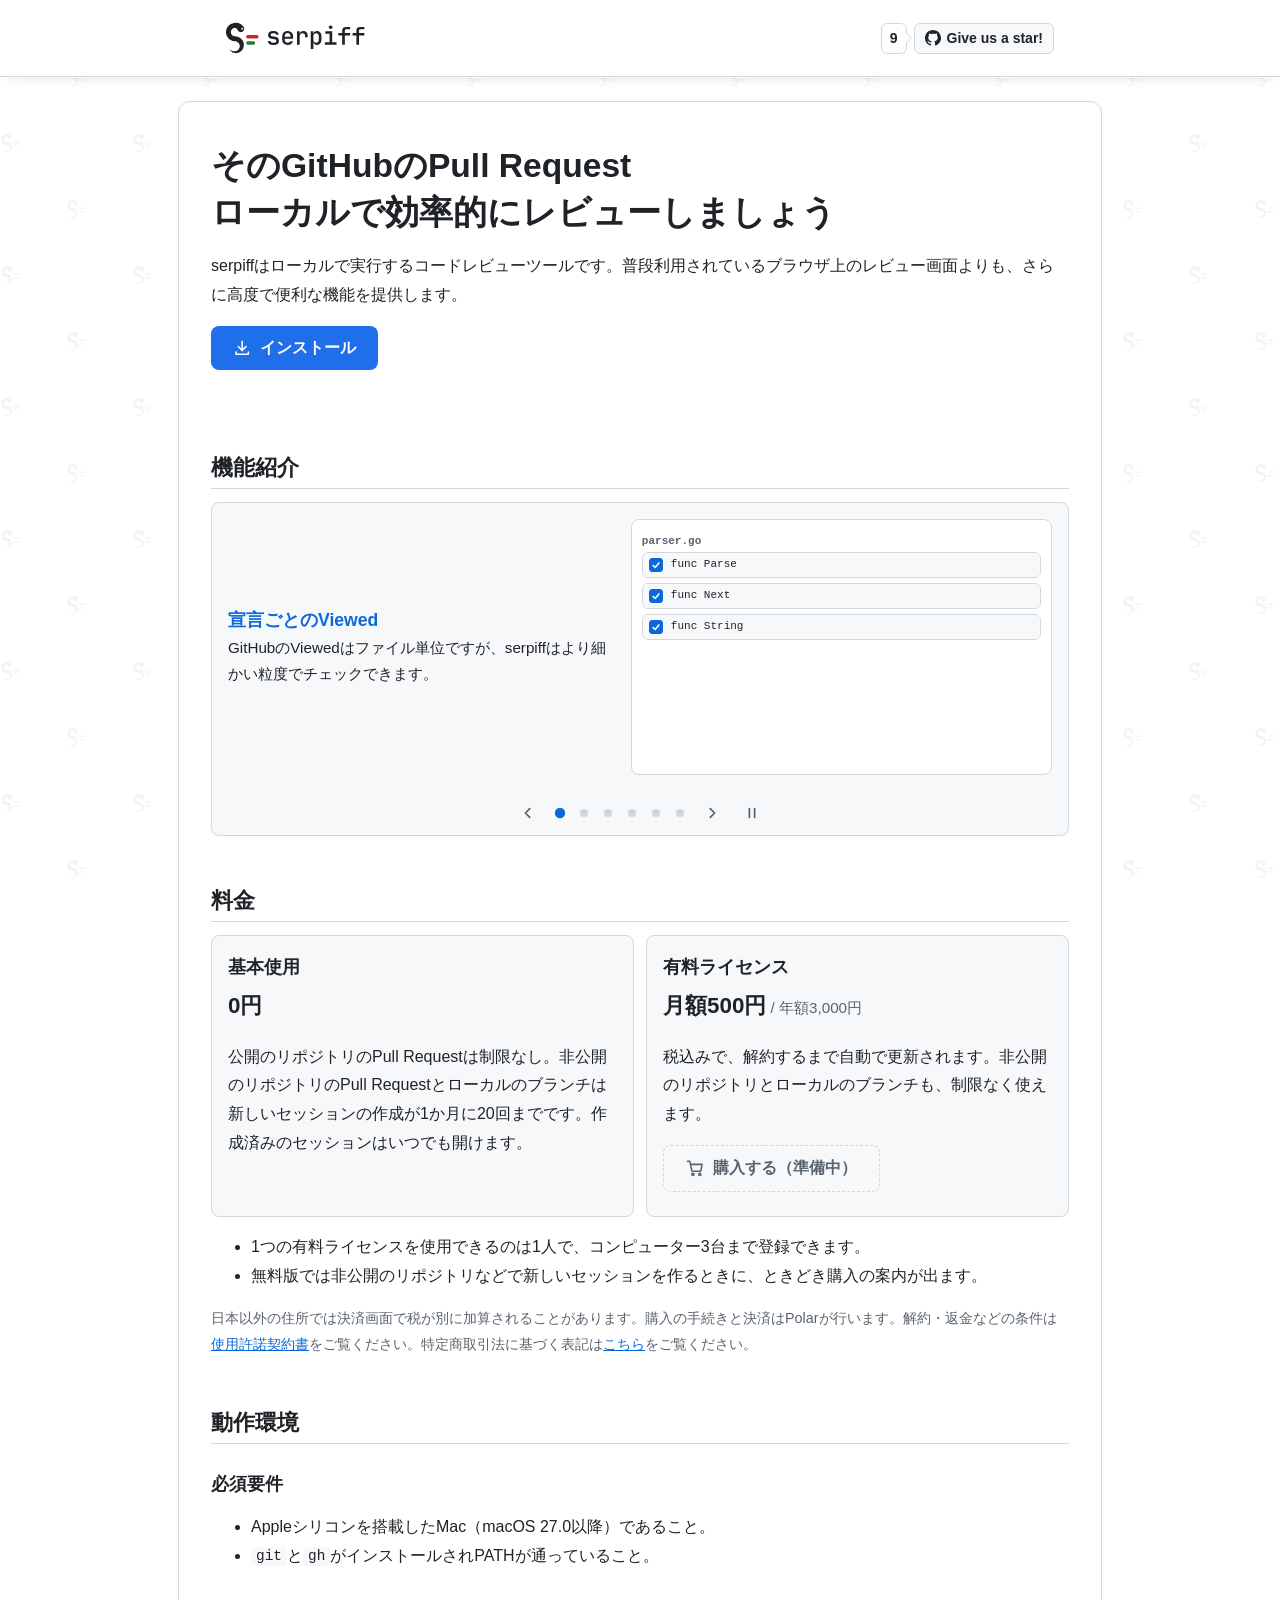
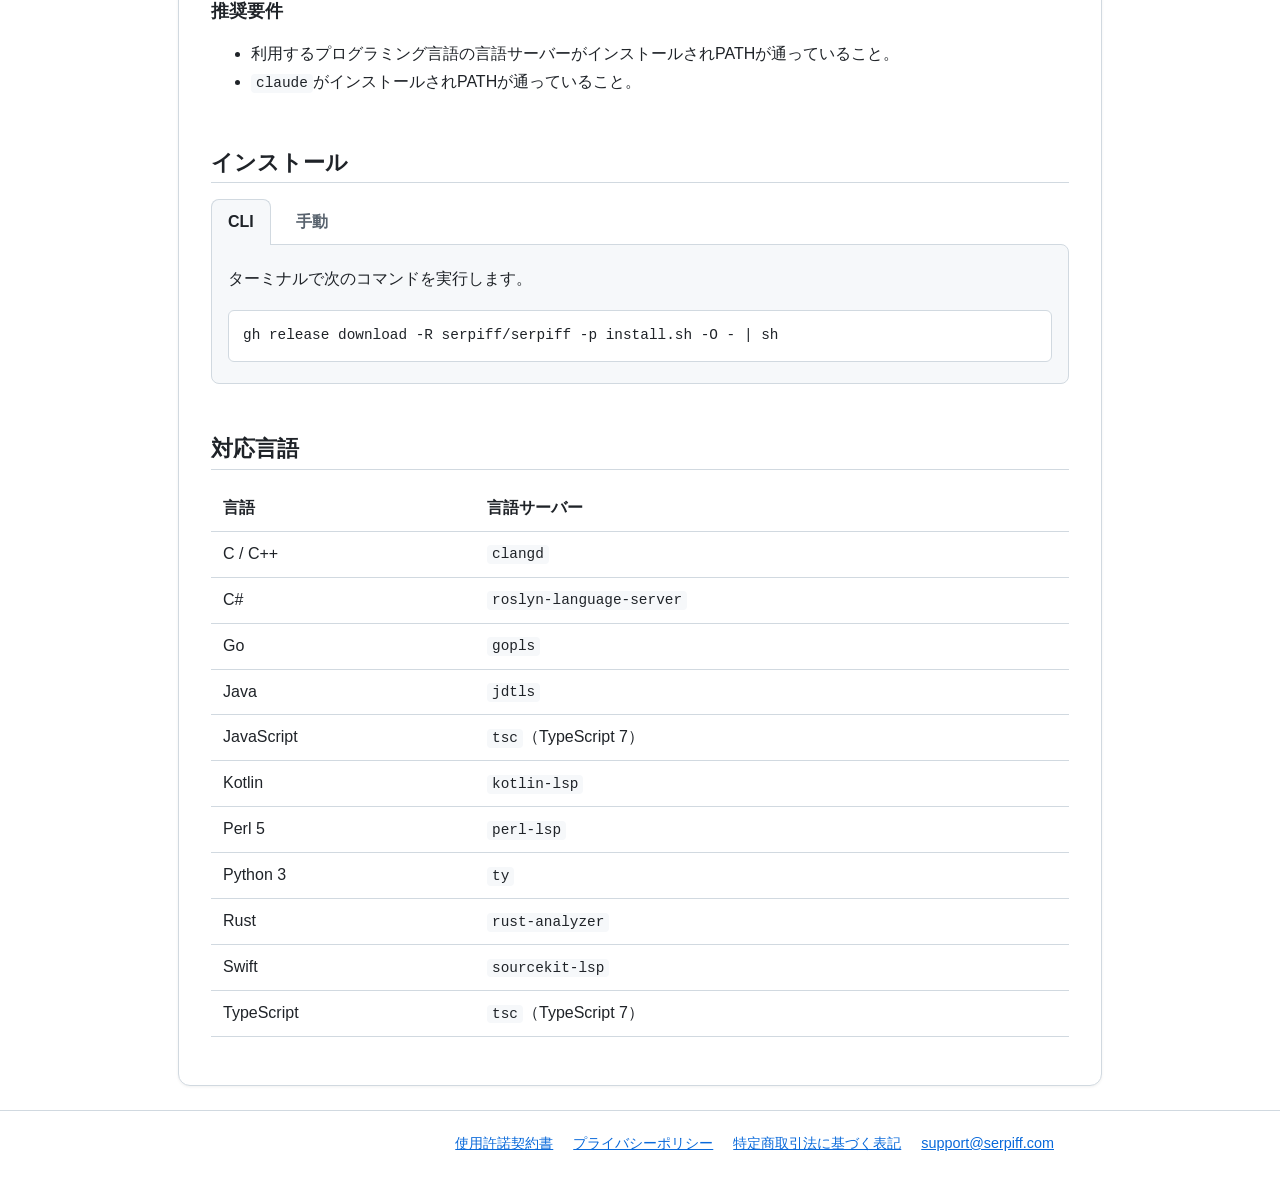
==== index.html @ 32cad49d "chore(site): publish the site (source c11571f)" ====
<!doctype html>
<html lang="ja">
<head>
<meta charset="utf-8">
<meta name="viewport" content="width=device-width, initial-scale=1">
<title>serpiff - Pull Requestを宣言ごとにレビューする</title>
<meta name="description" content="GitHubのPull Requestをローカルで効率的にレビューするためのツール。関数や型などの宣言ごとに読み進められます。">
<link rel="icon" type="image/png" href="/favicon.png">
<link rel="apple-touch-icon" href="/icon.png">
<link rel="stylesheet" href="/style.css">
</head>
<body>
<header class="site-header">
  <div class="wrap header-inner">
    <a class="brand" href="/"><picture><source media="(prefers-color-scheme: dark)" srcset="/wordmark-dark.svg"><img src="/wordmark-light.svg" alt="serpiff" width="140" height="32"></picture></a>
    <!-- Icon: Octicons mark-github (MIT License, Copyright (c) GitHub Inc.) -->
    <a class="star-link" href="https://github.com/serpiff/serpiff"><span class="star-count">9<span class="visually-hidden"> stars</span></span> <span class="star-btn"><svg aria-hidden="true" focusable="false" viewBox="0 0 16 16" width="16" height="16" fill="currentColor"><path d="M6.766 11.328c-2.063-.25-3.516-1.734-3.516-3.656 0-.781.281-1.625.75-2.188-.203-.515-.172-1.609.063-2.062.625-.078 1.468.25 1.968.703.594-.187 1.219-.281 1.985-.281.765 0 1.39.094 1.953.265.484-.437 1.344-.765 1.969-.687.218.422.25 1.515.046 2.047.5.593.766 1.39.766 2.203 0 1.922-1.453 3.375-3.547 3.64.531.344.89 1.094.89 1.954v1.625c0 .468.391.734.86.547C13.781 14.359 16 11.53 16 8.03 16 3.61 12.406 0 7.984 0 3.563 0 0 3.61 0 8.031a7.88 7.88 0 0 0 5.172 7.422c.422.156.828-.125.828-.547v-1.25c-.219.094-.5.156-.75.156-1.031 0-1.64-.562-2.078-1.609-.172-.422-.36-.672-.719-.719-.187-.015-.25-.093-.25-.187 0-.188.313-.328.625-.328.453 0 .844.281 1.25.86.313.452.64.655 1.031.655s.641-.14 1-.5c.266-.265.47-.5.657-.656"/></svg><span class="star-long">Give us a star!</span><span class="star-short">Star</span></span></a>
  </div>
</header>
<main class="wrap">
<section class="hero">
  <h1>そのGitHubのPull Request<br>ローカルで効率的にレビューしましょう</h1>
  <p>serpiffはローカルで実行するコードレビューツールです。普段利用されているブラウザ上のレビュー画面よりも、さらに高度で便利な機能を提供します。</p>
  <p><a class="button" href="/#install"><svg class="icon" viewBox="0 0 24 24" width="20" height="20" fill="none" stroke="currentColor" stroke-width="2" stroke-linecap="round" stroke-linejoin="round" aria-hidden="true" focusable="false"><path d="M12 3v12"/><path d="M7 10l5 5 5-5"/><path d="M4 17v3h16v-3"/></svg>インストール</a></p>
</section>

<section>
  <h2>機能紹介</h2>
  <div class="carousel">
    <ul class="features">
      <li class="slide"><div class="slide-text"><strong>宣言ごとのViewed</strong>GitHubのViewedはファイル単位ですが、serpiffはより細かい粒度でチェックできます。</div>
      <div class="mock m-viewed" aria-hidden="true">
        <div class="m-file">parser.go</div>
        <div class="m-decl d1"><div class="m-head"><span class="m-check"><svg viewBox="0 0 12 12" aria-hidden="true" focusable="false"><path d="M2.5 6.5l2.5 2.5 4.5-5.5" fill="none" stroke="currentColor" stroke-width="1.8" stroke-linecap="round" stroke-linejoin="round"/></svg></span><span>func Parse</span></div><div class="m-fold"><div class="m-fold-in"><div class="m-lines"><div class="m-line add"><span class="m-t">+ tok := lex(b)</span></div><div class="m-line add"><span class="m-t">+ return build(tok)</span></div></div></div></div></div>
        <div class="m-decl d2"><div class="m-head"><span class="m-check"><svg viewBox="0 0 12 12" aria-hidden="true" focusable="false"><path d="M2.5 6.5l2.5 2.5 4.5-5.5" fill="none" stroke="currentColor" stroke-width="1.8" stroke-linecap="round" stroke-linejoin="round"/></svg></span><span>func Next</span></div><div class="m-fold"><div class="m-fold-in"><div class="m-lines"><div class="m-line add"><span class="m-t">+ p.pos++</span></div><div class="m-line add"><span class="m-t">+ return p.cur()</span></div></div></div></div></div>
        <div class="m-decl d3"><div class="m-head"><span class="m-check"><svg viewBox="0 0 12 12" aria-hidden="true" focusable="false"><path d="M2.5 6.5l2.5 2.5 4.5-5.5" fill="none" stroke="currentColor" stroke-width="1.8" stroke-linecap="round" stroke-linejoin="round"/></svg></span><span>func String</span></div><div class="m-fold"><div class="m-fold-in"><div class="m-lines"><div class="m-line add"><span class="m-t">+ s := p.text()</span></div><div class="m-line add"><span class="m-t">+ return trim(s)</span></div></div></div></div></div>
      </div></li>
      <li class="slide"><div class="slide-text"><strong>処理の流れを追いながらのレビュー</strong>呼び出している関数などの定義をその場で確認できます。</div>
      <div class="mock m-calls" aria-hidden="true">
        <div class="m-file">handler.go</div>
        <div class="m-line"><span class="m-t">  func Handle(r Req) {</span></div>
        <div class="m-line add target"><span class="m-t">+   t := <span class="m-tok t1">Parse<svg class="m-cursor c1" viewBox="0 0 16 16" aria-hidden="true" focusable="false"><path d="M2 1l11 6.2-4.8 1.3L6.2 13z"/></svg></span>(r.Body)</span></div>
        <div class="m-fold p1 is-open"><div class="m-fold-in"><div class="m-peek">
          <div class="m-peek-title">parse.go</div>
          <div class="m-line"><span class="m-t">func Parse(b []byte) Tree {</span></div>
          <div class="m-line"><span class="m-t">    tok := <span class="m-tok t2">Lex<svg class="m-cursor c2" viewBox="0 0 16 16" aria-hidden="true" focusable="false"><path d="M2 1l11 6.2-4.8 1.3L6.2 13z"/></svg></span>(b)</span></div>
          <div class="m-line"><span class="m-t">    return build(tok)</span></div>
          <div class="m-fold p2 is-open"><div class="m-fold-in"><div class="m-peek m-peek2">
            <div class="m-peek-title">lex.go</div>
            <div class="m-line"><span class="m-t">func Lex(b []byte) []Tok {</span></div>
            <div class="m-line"><span class="m-t">    return scan(b)</span></div>
          </div></div></div>
        </div></div></div>
        <div class="m-line add"><span class="m-t">+   return t</span></div>
        <div class="m-line"><span class="m-t">  }</span></div>
      </div></li>
      <li class="slide"><div class="slide-text"><strong>Markdownを描画したまま読む</strong>Markdownの差分を生のソースではなく描画した文書としてブロックごとに比べ、その場でコメントできます。</div>
      <div class="mock m-md" aria-hidden="true">
        <div class="m-row"><div class="m-blk h">使い方</div><div></div></div>
        <div class="m-row"><div class="m-blk">ツールを起動してPRを開きます。</div><div></div></div>
        <div class="m-row"><div class="m-blk r-del">設定は不要です。</div><div></div></div>
        <div class="m-row"><div class="m-blk r-add">設定ファイルに保存先を書きます。</div><div class="m-bubble">例を足して</div></div>
        <div class="m-row"><div class="m-blk">・手順を確かめる</div><div></div></div>
        <div class="m-row"><div class="m-blk r-item">・結果を共有する</div><div></div></div>
      </div></li>
      <li class="slide"><div class="slide-text"><strong>常に新しい差分だけを表示</strong>確認済みの内容に新規の変更が入ると、そこからの差分だけを表示します。</div>
      <div class="mock m-since" aria-hidden="true">
        <div class="m-decl"><div class="m-head"><span class="m-check"><svg viewBox="0 0 12 12" aria-hidden="true" focusable="false"><path d="M2.5 6.5l2.5 2.5 4.5-5.5" fill="none" stroke="currentColor" stroke-width="1.8" stroke-linecap="round" stroke-linejoin="round"/></svg></span><span>func Parse</span><span class="m-badge">前回から</span></div>
          <div class="m-lines">
            <div class="m-line"><span class="m-t">    if len(b) == 0 {</span></div>
            <div class="m-line"><span class="m-t">        return nil</span></div>
            <div class="m-line"><span class="m-t">    }</span></div>
            <div class="m-line l-del"><span class="m-t">-   n := count(b)</span></div>
            <div class="m-line l-add"><span class="m-t">+   n := countAll(b)</span></div>
          </div></div>
        <div class="m-decl m-plain"><div class="m-head"><span class="m-check m-static"><svg viewBox="0 0 12 12" aria-hidden="true" focusable="false"><path d="M2.5 6.5l2.5 2.5 4.5-5.5" fill="none" stroke="currentColor" stroke-width="1.8" stroke-linecap="round" stroke-linejoin="round"/></svg></span><span>func String</span></div></div>
      </div></li>
      <li class="slide"><div class="slide-text"><strong>Storybookを比較</strong>コンポーネントの見た目の変化をその場で確認できます。</div>
      <div class="mock m-story" aria-hidden="true">
        <div class="m-story-file"><span>Button.tsx</span><span class="m-toggle"><span class="m-tri">▶</span> Stories<svg class="m-cursor c3" viewBox="0 0 16 16" aria-hidden="true" focusable="false"><path d="M2 1l11 6.2-4.8 1.3L6.2 13z"/></svg></span></div>
        <div class="m-line del"><span class="m-t">-   radius: 4</span></div>
        <div class="m-line add"><span class="m-t">+   radius: 14</span></div>
        <div class="m-fold panel is-open"><div class="m-fold-in"><div class="m-panel">
          <div class="m-pv pv-base"><div class="m-pv-label">base</div><div class="m-pv-box"><span class="m-btn">Save</span></div></div>
          <div class="m-pv pv-head"><div class="m-pv-label">head</div><div class="m-pv-box"><span class="m-btn">Save</span></div></div>
        </div></div></div>
      </div></li>
      <li class="slide"><div class="slide-text"><strong>Claude Codeにレビューを任せる</strong>AIに差分をレビューさせ、コメントとして採用できます。</div>
      <div class="mock m-ai" aria-hidden="true">
        <div class="m-line"><span class="m-t">  n := count(b)</span></div>
        <div class="m-fold s1"><div class="m-fold-in"><div class="m-card"><span>ゼロ割りの恐れ</span><span class="m-btns"><span class="m-btn-s acc acc1">Accept</span><span class="m-btn-s">Deny</span></span></div></div></div>
        <div class="m-line"><span class="m-t">  return b[n]</span></div>
        <div class="m-fold s2"><div class="m-fold-in"><div class="m-card"><span>範囲を確かめて</span><span class="m-btns"><span class="m-btn-s acc">Accept</span><span class="m-btn-s den2">Deny</span></span></div></div></div>
        <div class="m-draft"><div class="m-draft-title">下書きのレビュー</div>
          <div class="m-fold draft-fold is-open"><div class="m-fold-in"><div class="m-draft-item">ゼロ割りの恐れ</div></div></div>
        </div>
      </div></li>
    </ul>
    <div class="dots" aria-hidden="true"><span></span><span></span><span></span><span></span><span></span><span></span></div>
  </div>
</section>

<section id="pricing">
  <h2>料金</h2>
  <div class="plans">
    <div class="plan">
      <h3>基本使用</h3>
      <p class="price">0円</p>
      <p>公開のリポジトリのPull Requestは制限なし。非公開のリポジトリのPull Requestとローカルのブランチは新しいセッションの作成が1か月に20回までです。作成済みのセッションはいつでも開けます。</p>
    </div>
    <div class="plan">
      <h3>有料ライセンス</h3>
      <p class="price">月額500円<span> / 年額3,000円</span></p>
      <p>税込みで、解約するまで自動で更新されます。非公開のリポジトリとローカルのブランチも、制限なく使えます。</p>
      <p><span class="button disabled" aria-disabled="true"><svg class="icon" viewBox="0 0 24 24" width="20" height="20" fill="none" stroke="currentColor" stroke-width="2" stroke-linecap="round" stroke-linejoin="round" aria-hidden="true" focusable="false"><path d="M2 3h3l2.6 12.2a1 1 0 0 0 1 .8h9.8a1 1 0 0 0 1-.8L21 7H6"/><circle cx="9" cy="20" r="1.5"/><circle cx="18" cy="20" r="1.5"/></svg>購入する（準備中）</span></p>
    </div>
  </div>
  <ul>
    <li>1つの有料ライセンスを使用できるのは1人で、コンピューター3台まで登録できます。</li>
    <li>無料版では非公開のリポジトリなどで新しいセッションを作るときに、ときどき購入の案内が出ます。</li>
  </ul>
  <p class="note">日本以外の住所では決済画面で税が別に加算されることがあります。購入の手続きと決済はPolarが行います。解約・返金などの条件は<a href="/legal/eula">使用許諾契約書</a>をご覧ください。特定商取引法に基づく表記は<a href="/legal/tokushoho">こちら</a>をご覧ください。</p>
</section>

<section>
  <h2>動作環境</h2>
  <h3>必須要件</h3>
  <ul>
    <li>Appleシリコンを搭載したMac（macOS 27.0以降）であること。</li>
    <li><code>git</code>と<code>gh</code>がインストールされPATHが通っていること。</li>
  </ul>
  <h3>推奨要件</h3>
  <ul>
    <li>利用するプログラミング言語の言語サーバーがインストールされPATHが通っていること。</li>
    <li><code>claude</code>がインストールされPATHが通っていること。</li>
  </ul>
</section>

<section id="install">
  <h2>インストール</h2>
  <div class="tabs" role="radiogroup" aria-label="インストールの方法">
    <input type="radio" name="install" id="tab-oneliner" checked>
    <label for="tab-oneliner">CLI</label>
    <input type="radio" name="install" id="tab-manual">
    <label for="tab-manual">手動</label>

    <div class="tab-panel" id="panel-oneliner">
      <p>ターミナルで次のコマンドを実行します。</p>
      <pre><code>gh release download -R serpiff/serpiff -p install.sh -O - | sh</code></pre>
    </div>

    <div class="tab-panel" id="panel-manual">
      <p>ダウンロードした.dmgを開き、<code>serpiff.app</code>を<code>Applications</code>にドラッグします。</p>
      <p><a class="button" href="https://github.com/serpiff/serpiff/releases/latest/download/serpiff_aarch64.dmg"><svg class="icon" viewBox="0 0 24 24" width="20" height="20" fill="none" stroke="currentColor" stroke-width="2" stroke-linecap="round" stroke-linejoin="round" aria-hidden="true" focusable="false"><path d="M12 3v12"/><path d="M7 10l5 5 5-5"/><path d="M4 17v3h16v-3"/></svg>dmgをダウンロード</a></p>
      <p>serpiffはAppleの公証を受けていないため、初回は起動に失敗するので、以下の手順に従ってください。（手順や文言はmacOSのバージョンにより異なる可能性があります。）</p>
      <ol>
        <li>起動に失敗して警告が出るので閉じる。</li>
        <li>「システム設定」→「プライバシーとセキュリティ」を開き、「"serpiff"はMacを保護するためにブロックされました」の「このまま開く」をクリック。（このボタンは起動を試してから約1時間しか出ないため、出ていなければ再度起動した後にお試しください。）</li>
        <li>確認のダイアログでもう一度「このまま開く」をクリックし、管理者のパスワードを入力。</li>
      </ol>
    </div>
  </div>
</section>

<section id="languages">
  <h2>対応言語</h2>
  <table class="langs">
    <thead>
      <tr><th>言語</th><th>言語サーバー</th></tr>
    </thead>
    <tbody>
      <tr><td>C / C++</td><td><code>clangd</code></td></tr>
      <tr><td>C#</td><td><code>roslyn-language-server</code></td></tr>
      <tr><td>Go</td><td><code>gopls</code></td></tr>
      <tr><td>Java</td><td><code>jdtls</code></td></tr>
      <tr><td>JavaScript</td><td><code>tsc</code>（TypeScript 7）</td></tr>
      <tr><td>Kotlin</td><td><code>kotlin-lsp</code></td></tr>
      <tr><td>Perl 5</td><td><code>perl-lsp</code></td></tr>
      <tr><td>Python 3</td><td><code>ty</code></td></tr>
      <tr><td>Rust</td><td><code>rust-analyzer</code></td></tr>
      <tr><td>Swift</td><td><code>sourcekit-lsp</code></td></tr>
      <tr><td>TypeScript</td><td><code>tsc</code>（TypeScript 7）</td></tr>
    </tbody>
  </table>
</section>

<script src="/carousel.js" defer></script>

</main>
<footer class="site-footer">
  <div class="wrap">
    <ul>
      <li><a href="/legal/eula">使用許諾契約書</a></li>
      <li><a href="/legal/privacy">プライバシーポリシー</a></li>
      <li><a href="/legal/tokushoho">特定商取引法に基づく表記</a></li>
      <li><a href="mailto:support@serpiff.com">support@serpiff.com</a></li>
    </ul>
  </div>
</footer>
</body>
</html>
---- style.css ----
:root {
  --bg: #ffffff;
  --fg: #1f2328;
  --muted: #59636e;
  --border: #d1d9e0;
  --surface: #f6f8fa;
  --accent: #0969da;
  --button-bg: #1f6feb;
  --button-fg: #ffffff;
  --add-bg: #dafbe1;
  --add-fg: #1a7f37;
  --del-bg: #ffebe9;
  --del-fg: #cf222e;
  --warn: #9a6700;
  --hl: #ddf4ff;
  --purple: #8250df;
  --purple-bg: #fbefff;
  color-scheme: light dark;
}
@media (prefers-color-scheme: dark) {
  :root {
    --bg: #0d1117;
    --fg: #e6edf3;
    --muted: #9198a1;
    --border: #3d444d;
    --surface: #151b23;
    --accent: #4493f8;
    --button-bg: #2f81f7;
    --button-fg: #ffffff;
    --add-bg: #12261e;
    --add-fg: #3fb950;
    --del-bg: #2d1517;
    --del-fg: #f85149;
    --warn: #d29922;
    --hl: #16304f;
    --purple: #a371f7;
    --purple-bg: #271a3f;
  }
}
* { box-sizing: border-box; }
html { -webkit-text-size-adjust: 100%; }
body {
  margin: 0;
  background: var(--bg);
  color: var(--fg);
  font-family: -apple-system, BlinkMacSystemFont, "Hiragino Sans", "Hiragino Kaku Gothic ProN", "Yu Gothic", "Segoe UI", Roboto, sans-serif;
  line-height: 1.8;
  overflow-wrap: anywhere;
}
a { color: var(--accent); }
code { font-family: ui-monospace, SFMono-Regular, Menlo, Consolas, monospace; font-size: 0.9em; background: var(--surface); padding: 0.1em 0.35em; border-radius: 4px; }
.wrap { max-width: 860px; margin: 0 auto; padding: 0 16px; }
.site-header { border-bottom: 1px solid var(--border); box-shadow: 0 1px 0 var(--surface), 0 6px 14px -10px rgba(0, 0, 0, 0.25); }
.header-inner { display: flex; align-items: center; justify-content: space-between; gap: 12px; min-height: 76px; padding-top: 12px; padding-bottom: 12px; }
.brand { display: inline-flex; align-items: center; line-height: 0; text-decoration: none; }
.brand img { display: block; height: 32px; width: auto; }
.star-link { flex: none; display: inline-flex; align-items: center; color: var(--fg); font-size: 0.875rem; font-weight: 600; line-height: 1.5; white-space: nowrap; text-decoration: none; }
.star-btn { display: inline-flex; align-items: center; gap: 6px; padding: 4px 10px; border: 1px solid var(--border); border-radius: 6px; background: var(--surface); }
.star-count { position: relative; margin-right: 7px; padding: 4px 8px; border: 1px solid var(--border); border-radius: 6px; background: var(--bg); }
.star-count::before, .star-count::after { content: ""; position: absolute; top: 50%; left: 100%; width: 0; height: 0; border: solid transparent; pointer-events: none; }
.star-count::before { margin-top: -6px; border-width: 6px; border-left-color: var(--border); }
.star-count::after { margin-top: -5px; border-width: 5px; border-left-color: var(--bg); }
.star-link:hover .star-btn, .star-link:hover .star-count { border-color: var(--muted); }
.star-link:hover .star-count::before { border-left-color: var(--muted); }
.star-link:focus-visible { outline: 2px solid var(--accent); outline-offset: 2px; border-radius: 6px; }
.star-btn svg { flex: none; display: block; width: 16px; height: 16px; }
.visually-hidden { position: absolute; width: 1px; height: 1px; padding: 0; margin: -1px; overflow: hidden; clip: rect(0, 0, 0, 0); white-space: nowrap; border: 0; }
.star-short { display: none; }
@media (max-width: 400px) { .star-long { display: none; } .star-short { display: inline; } }
.button { display: inline-flex; align-items: center; gap: 0.5em; padding: 0.7em 1.4em; border-radius: 8px; background: var(--button-bg); color: var(--button-fg); font-weight: 600; text-decoration: none; text-align: center; line-height: 1.4; }
.button .icon { flex: none; width: 1.15em; height: 1.15em; }
.button.disabled { background: var(--surface); color: var(--muted); border: 1px dashed var(--border); cursor: not-allowed; }
.hero { padding: 40px 0 16px; }
.hero h1 { font-size: clamp(1.5rem, 5vw, 2.1rem); line-height: 1.4; margin: 0 0 16px; }
h2 { font-size: 1.4rem; margin: 2.2em 0 0.6em; padding-bottom: 0.2em; border-bottom: 1px solid var(--border); line-height: 1.4; }
h3 { font-size: 1.1rem; margin: 1.6em 0 0.4em; line-height: 1.4; }
.note { color: var(--muted); font-size: 0.9rem; }
.plans { display: grid; grid-template-columns: repeat(auto-fit, minmax(240px, 1fr)); gap: 12px; }
.plan { background: var(--surface); border: 1px solid var(--border); border-radius: 8px; padding: 4px 16px 8px; }
.plan h3 { margin-top: 0.8em; }
.price { font-size: 1.4rem; font-weight: 700; margin: 0; }
.price span { font-size: 0.95rem; font-weight: 400; color: var(--muted); }
.site-footer { margin-top: 24px; border-top: 1px solid var(--border); padding: 20px 0 32px; background: var(--bg); font-size: 0.9rem; }
.site-footer ul { list-style: none; margin: 0; padding: 0; display: flex; flex-wrap: wrap; justify-content: flex-end; gap: 4px 20px; }
.doc { padding: 24px 0 0; }
.doc h1 { font-size: 1.7rem; line-height: 1.4; }
.langs { border-collapse: collapse; width: 100%; margin: 1em 0; }
.langs th, .langs td { border-bottom: 1px solid var(--border); padding: 8px 12px; text-align: left; }
.doc table { border-collapse: collapse; width: 100%; margin: 1em 0; }
.doc th, .doc td { border: 1px solid var(--border); padding: 8px 12px; text-align: left; vertical-align: top; }
.doc th { background: var(--surface); }
.doc ul { list-style: none; padding-left: 0; }
.doc ul > li { padding-left: 2em; text-indent: -2em; }
.doc li > ul { padding-left: 1.4em; }
.doc blockquote { margin: 1em 0; padding: 0 1em; border-left: 4px solid var(--border); color: var(--muted); }
@media (max-width: 640px) {
  .doc table, .doc tbody, .doc tr, .doc td, .doc th { display: block; width: 100%; }
  .doc thead { display: none; }
  .doc tr { border: 1px solid var(--border); border-radius: 6px; margin-bottom: 12px; overflow: hidden; }
  .doc td { border: 0; border-bottom: 1px solid var(--border); }
  .doc tr td:first-child { background: var(--surface); font-weight: 600; }
  .doc tr td:last-child { border-bottom: 0; }
}
.tabs { margin: 16px 0; }
.tabs > input[type="radio"] { position: absolute; opacity: 0; width: 1px; height: 1px; margin: 0; }
.tabs > label { display: inline-block; padding: 0.5em 1em; margin: 0 4px -1px 0; border: 1px solid transparent; border-bottom: 0; border-radius: 8px 8px 0 0; color: var(--muted); font-weight: 600; cursor: pointer; }
.tabs > input:checked + label { background: var(--surface); border-color: var(--border); color: var(--fg); }
.tabs > input:focus-visible + label { outline: 2px solid var(--accent); outline-offset: 2px; }
.tab-panel { border: 1px solid var(--border); border-radius: 0 8px 8px 8px; background: var(--surface); padding: 4px 16px 8px; }
.tab-panel pre { margin: 0 0 1em; padding: 12px 14px; overflow-x: auto; background: var(--bg); border: 1px solid var(--border); border-radius: 6px; }
.tab-panel pre code { background: none; padding: 0; white-space: pre; }
.tab-panel code { background: var(--bg); }
.tabs > input[type="radio"] ~ .tab-panel { display: none; }
#tab-oneliner:checked ~ #panel-oneliner, #tab-manual:checked ~ #panel-manual { display: block; }
@media (max-width: 640px) {
  .tabs > label { padding: 0.5em 0.7em; font-size: 0.95rem; }
}

/* 機能紹介のカルーセル（design.md §17）。
   既定（動きを減らす設定のとき）は 6 枚を縦に並べ、モックは動かさず最後の状態で止める。
   動きを減らさない設定のときだけ、下の @media で横に送るカルーセルにする。 */
.carousel { --mock-h: 240px; }
.features { list-style: none; padding: 0; margin: 0; display: grid; gap: 12px; }
.slide { display: grid; gap: 12px 20px; background: var(--surface); border: 1px solid var(--border); border-radius: 8px; padding: 16px; }
.slide-text { min-height: 0; overflow: hidden; font-size: 0.95rem; line-height: 1.7; align-self: center; }
.slide-text strong { display: block; margin-bottom: 2px; color: var(--accent); font-size: 1.1rem; font-weight: 700; line-height: 1.5; }
.dots { display: none; }
@media (min-width: 641px) {
  .carousel { --mock-h: 256px; }
  .slide { grid-template-columns: minmax(0, 1fr) minmax(0, 1.1fr); }
}
.mock { position: relative; height: var(--mock-h); overflow: hidden; padding: 10px; background: var(--bg); border: 1px solid var(--border); border-radius: 8px; font: 11px/17px ui-monospace, SFMono-Regular, Menlo, Consolas, monospace; color: var(--fg); text-align: left; }
.m-file { height: 22px; line-height: 22px; color: var(--muted); font-weight: 600; }
.m-line { display: flex; justify-content: space-between; height: 17px; padding: 0 6px; border-radius: 3px; white-space: pre; overflow: hidden; }
.m-line.add { background: var(--add-bg); color: var(--add-fg); }
.m-line.del { background: var(--del-bg); color: var(--del-fg); }
.m-fold { display: grid; grid-template-rows: 0fr; }
.m-fold.is-open { grid-template-rows: 1fr; }
.m-fold-in { min-height: 0; overflow: hidden; }
.m-check { flex: none; display: grid; place-items: center; width: 14px; height: 14px; border: 1.5px solid var(--accent); border-radius: 3px; background: var(--accent); color: var(--bg); }
.m-check svg { display: block; width: 10px; height: 10px; }
.m-cursor { position: absolute; left: 1.5ch; top: 8px; width: 14px; height: 14px; opacity: 0; pointer-events: none; z-index: 2; transform-origin: 0 0; }
.m-cursor path { fill: var(--fg); stroke: var(--bg); stroke-width: 1; }
/* 1 Viewed */
.m-decl { margin-bottom: 5px; border: 1px solid var(--border); border-radius: 6px; overflow: hidden; }
.m-head { display: flex; align-items: center; gap: 8px; height: 24px; padding: 0 6px; background: var(--surface); }
.m-lines { padding: 3px 0; }
/* 2 呼び出し先 */
.m-tok { position: relative; border-radius: 3px; background: var(--hl); }
.m-peek { margin: 3px 0 4px 14px; border: 1px solid var(--accent); border-radius: 6px; background: var(--surface); padding: 3px 0; }
.m-peek-title { height: 15px; padding: 0 6px; font-size: 10px; line-height: 15px; color: var(--muted); }
.m-peek2 { margin: 2px 6px 3px; background: var(--bg); }
/* 3 Markdown */
.m-md { font: 12px/1.5 -apple-system, BlinkMacSystemFont, "Hiragino Sans", "Hiragino Kaku Gothic ProN", "Yu Gothic", "Segoe UI", Roboto, sans-serif; }
.m-row { display: grid; grid-template-columns: minmax(0, 1fr) 78px; gap: 8px; align-items: center; margin-bottom: 3px; }
.m-blk { padding: 2px 8px; border-left: 3px solid transparent; border-radius: 4px; }
.m-blk.h { font-size: 15px; font-weight: 700; line-height: 1.4; }
.m-blk.r-del { background: var(--del-bg); border-color: var(--del-fg); color: var(--muted); text-decoration: line-through; }
.m-blk.r-add, .m-blk.r-item { background: var(--add-bg); border-color: var(--add-fg); }
.m-bubble { padding: 1px 6px; border: 1px solid var(--border); border-radius: 8px; background: var(--surface); font-size: 11px; line-height: 1.5; }
/* 4 前回から */
.m-since .m-check { background: var(--warn); border-color: var(--warn); }
.m-since .m-check.m-static { background: var(--accent); border-color: var(--accent); }
.m-badge { margin-left: auto; padding: 0 7px; border-radius: 9px; background: var(--warn); color: var(--bg); font-size: 10px; font-weight: 600; line-height: 16px; }
.m-since .m-t { opacity: 1; }
.m-since .l-del { background: var(--del-bg); color: var(--del-fg); }
.m-since .l-add { background: var(--add-bg); color: var(--add-fg); }
/* 5 Storybook */
.m-story-file { display: flex; align-items: center; justify-content: space-between; height: 26px; color: var(--muted); font-weight: 600; }
.m-toggle { position: relative; height: 20px; padding: 0 8px; border: 1px solid var(--accent); border-radius: 10px; background: var(--hl); color: var(--accent); font-size: 10px; line-height: 18px; }
.m-tri { display: inline-block; transform: rotate(90deg); }
.m-panel { display: grid; grid-template-columns: 1fr 1fr; gap: 8px; margin-top: 5px; padding: 6px 8px; border: 1px solid var(--border); border-radius: 6px; background: var(--surface); }
.m-pv { text-align: center; }
.m-pv-label { font-size: 10px; line-height: 15px; color: var(--muted); }
.m-pv-box { display: grid; place-items: center; height: 72px; border: 1px solid var(--border); border-radius: 4px; background: var(--bg); }
.m-btn { padding: 4px 14px; border-radius: 3px; background: var(--accent); color: var(--bg); font-weight: 600; }
.pv-head .m-btn { border-radius: 12px; background: var(--add-fg); }
.pv-head .m-pv-box { box-shadow: 0 0 0 2px var(--warn); }
/* 6 Claude Code */
.m-ai { font-family: ui-monospace, SFMono-Regular, Menlo, Consolas, monospace; }
.m-card { display: flex; align-items: center; justify-content: space-between; gap: 6px; margin: 3px 0 4px 14px; padding: 4px 8px; border: 1px solid var(--purple); border-left-width: 3px; border-radius: 5px; background: var(--purple-bg); font: 12px/1.5 -apple-system, BlinkMacSystemFont, "Hiragino Sans", "Hiragino Kaku Gothic ProN", "Yu Gothic", "Segoe UI", Roboto, sans-serif; }
.m-btns { display: flex; flex: none; gap: 4px; }
.m-btn-s { padding: 0 7px; border: 1px solid var(--border); border-radius: 4px; background: var(--bg); font: 600 10px/16px ui-monospace, SFMono-Regular, Menlo, Consolas, monospace; }
.m-btn-s.acc { border-color: var(--purple); background: var(--purple); color: var(--bg); }
.m-draft { margin-top: 6px; padding: 3px 8px 4px; border: 1px dashed var(--purple); border-radius: 6px; }
.m-draft-title { font: 10px/16px -apple-system, BlinkMacSystemFont, "Hiragino Sans", "Hiragino Kaku Gothic ProN", "Yu Gothic", "Segoe UI", Roboto, sans-serif; color: var(--muted); }
.m-draft-item { padding: 1px 6px; border-left: 3px solid var(--purple); background: var(--purple-bg); font: 12px/1.5 -apple-system, BlinkMacSystemFont, "Hiragino Sans", "Hiragino Kaku Gothic ProN", "Yu Gothic", "Segoe UI", Roboto, sans-serif; }
.dots > span { flex: none; width: 8px; height: 8px; border-radius: 50%; background: var(--border); }

@media (prefers-reduced-motion: no-preference) {
  .carousel { --text-h: 7.5rem; --slide-h: calc(var(--text-h) + var(--mock-h) + 44px); overflow: hidden; border: 1px solid var(--border); border-radius: 8px; background: var(--surface); }
  .features { display: flex; gap: 0; width: 600%; }
  .slide { flex: 0 0 calc(100% / 6); width: calc(100% / 6); height: var(--slide-h); border: 0; border-radius: 0; background: none; grid-template-rows: var(--text-h) var(--mock-h); align-content: start; }
  .slide-text { align-self: start; }
  .dots { display: flex; justify-content: center; align-items: center; gap: 8px; height: 44px; }
}
@media (prefers-reduced-motion: no-preference) and (min-width: 641px) {
  .carousel { --slide-h: calc(var(--mock-h) + 32px); }
  .slide { grid-template-rows: none; align-items: center; align-content: center; }
  .slide-text { align-self: center; }
}
@media (prefers-reduced-motion: no-preference) and (max-width: 400px) {
  .carousel { --text-h: 10.5rem; }
}
@media (prefers-reduced-motion: no-preference) {
@keyframes track {
  0% { transform: translateX(0) }
  14.912% { transform: translateX(0) }
  16.667% { transform: translateX(calc(-100% / 6 * 1)) }
  31.579% { transform: translateX(calc(-100% / 6 * 1)) }
  33.333% { transform: translateX(calc(-100% / 6 * 2)) }
  48.246% { transform: translateX(calc(-100% / 6 * 2)) }
  50% { transform: translateX(calc(-100% / 6 * 3)) }
  64.912% { transform: translateX(calc(-100% / 6 * 3)) }
  66.667% { transform: translateX(calc(-100% / 6 * 4)) }
  81.579% { transform: translateX(calc(-100% / 6 * 4)) }
  83.333% { transform: translateX(calc(-100% / 6 * 5)) }
  98.246% { transform: translateX(calc(-100% / 6 * 5)) }
  100% { transform: translateX(0) }
}
@keyframes dot {
  0% { background: var(--border); transform: scale(1) }
  0.877% { background: var(--border); transform: scale(1) }
  2.632% { background: var(--accent); transform: scale(1.3) }
  17.544% { background: var(--accent); transform: scale(1.3) }
  19.298% { background: var(--border); transform: scale(1) }
  100% { background: var(--border); transform: scale(1) }
}
@keyframes tickbox1 {
  0% { background: transparent; border-color: var(--muted) }
  5% { background: transparent; border-color: var(--muted) }
  5.789% { background: var(--accent); border-color: var(--accent) }
  100% { background: var(--accent); border-color: var(--accent) }
}
@keyframes ticksvg1 {
  0% { opacity: 0 }
  5% { opacity: 0 }
  5.789% { opacity: 1 }
  100% { opacity: 1 }
}
@keyframes fold1 {
  0% { grid-template-rows: 1fr }
  6.316% { grid-template-rows: 1fr }
  7.632% { grid-template-rows: 0fr }
  100% { grid-template-rows: 0fr }
}
@keyframes tickbox2 {
  0% { background: transparent; border-color: var(--muted) }
  8.684% { background: transparent; border-color: var(--muted) }
  9.474% { background: var(--accent); border-color: var(--accent) }
  100% { background: var(--accent); border-color: var(--accent) }
}
@keyframes ticksvg2 {
  0% { opacity: 0 }
  8.684% { opacity: 0 }
  9.474% { opacity: 1 }
  100% { opacity: 1 }
}
@keyframes fold2 {
  0% { grid-template-rows: 1fr }
  10% { grid-template-rows: 1fr }
  11.316% { grid-template-rows: 0fr }
  100% { grid-template-rows: 0fr }
}
@keyframes tickbox3 {
  0% { background: transparent; border-color: var(--muted) }
  12.368% { background: transparent; border-color: var(--muted) }
  13.158% { background: var(--accent); border-color: var(--accent) }
  100% { background: var(--accent); border-color: var(--accent) }
}
@keyframes ticksvg3 {
  0% { opacity: 0 }
  12.368% { opacity: 0 }
  13.158% { opacity: 1 }
  100% { opacity: 1 }
}
@keyframes fold3 {
  0% { grid-template-rows: 1fr }
  13.684% { grid-template-rows: 1fr }
  15% { grid-template-rows: 0fr }
  100% { grid-template-rows: 0fr }
}
@keyframes cur1 {
  0% { opacity: 0; transform: translate(70px, 34px) scale(1) }
  3.421% { opacity: 0; transform: translate(70px, 34px) scale(1) }
  3.684% { opacity: 1; transform: translate(70px, 34px) scale(1) }
  6.053% { opacity: 1; transform: translate(0, 0) scale(1) }
  6.368% { opacity: 1; transform: translate(0, 0) scale(0.75) }
  6.842% { opacity: 1; transform: translate(0, 0) scale(1) }
  7.895% { opacity: 1; transform: translate(0, 0) scale(1) }
  8.684% { opacity: 0; transform: translate(0, 0) scale(1) }
  100% { opacity: 0; transform: translate(0, 0) scale(1) }
}
@keyframes tok1 {
  0% { background: transparent }
  6.368% { background: transparent }
  6.842% { background: var(--hl) }
  100% { background: var(--hl) }
}
@keyframes peek1 {
  0% { grid-template-rows: 0fr }
  7.105% { grid-template-rows: 0fr }
  8.684% { grid-template-rows: 1fr }
  100% { grid-template-rows: 1fr }
}
@keyframes cur2 {
  0% { opacity: 0; transform: translate(60px, 28px) scale(1) }
  9.474% { opacity: 0; transform: translate(60px, 28px) scale(1) }
  9.737% { opacity: 1; transform: translate(60px, 28px) scale(1) }
  11.842% { opacity: 1; transform: translate(0, 0) scale(1) }
  12.158% { opacity: 1; transform: translate(0, 0) scale(0.75) }
  12.632% { opacity: 1; transform: translate(0, 0) scale(1) }
  13.684% { opacity: 1; transform: translate(0, 0) scale(1) }
  14.474% { opacity: 0; transform: translate(0, 0) scale(1) }
  100% { opacity: 0; transform: translate(0, 0) scale(1) }
}
@keyframes tok2 {
  0% { background: transparent }
  12.158% { background: transparent }
  12.632% { background: var(--hl) }
  100% { background: var(--hl) }
}
@keyframes peek2 {
  0% { grid-template-rows: 0fr }
  12.895% { grid-template-rows: 0fr }
  14.474% { grid-template-rows: 1fr }
  100% { grid-template-rows: 1fr }
}
@keyframes mddel {
  0% { background: transparent; border-color: transparent; color: var(--fg); text-decoration-line: none }
  4.474% { background: transparent; border-color: transparent; color: var(--fg); text-decoration-line: none }
  5.526% { background: var(--del-bg); border-color: var(--del-fg); color: var(--muted); text-decoration-line: line-through }
  100% { background: var(--del-bg); border-color: var(--del-fg); color: var(--muted); text-decoration-line: line-through }
}
@keyframes mdadd {
  0% { background: transparent; border-color: transparent }
  7.105% { background: transparent; border-color: transparent }
  8.158% { background: var(--add-bg); border-color: var(--add-fg) }
  100% { background: var(--add-bg); border-color: var(--add-fg) }
}
@keyframes mditem {
  0% { background: transparent; border-color: transparent }
  8.947% { background: transparent; border-color: transparent }
  10% { background: var(--add-bg); border-color: var(--add-fg) }
  100% { background: var(--add-bg); border-color: var(--add-fg) }
}
@keyframes bubble {
  0% { opacity: 0; transform: scale(0.6) }
  11.316% { opacity: 0; transform: scale(0.6) }
  12.632% { opacity: 1; transform: scale(1) }
  100% { opacity: 1; transform: scale(1) }
}
@keyframes badge {
  0% { opacity: 0; transform: scale(0.7) }
  4.474% { opacity: 0; transform: scale(0.7) }
  5.526% { opacity: 1; transform: scale(1) }
  100% { opacity: 1; transform: scale(1) }
}
@keyframes warnbox {
  0% { background: var(--accent); border-color: var(--accent) }
  4.474% { background: var(--accent); border-color: var(--accent) }
  5.526% { background: var(--warn); border-color: var(--warn) }
  100% { background: var(--warn); border-color: var(--warn) }
}
@keyframes ldel {
  0% { background: transparent; color: var(--fg) }
  10.263% { background: transparent; color: var(--fg) }
  11.316% { background: var(--del-bg); color: var(--del-fg) }
  100% { background: var(--del-bg); color: var(--del-fg) }
}
@keyframes ladd {
  0% { background: transparent; color: var(--fg) }
  11.579% { background: transparent; color: var(--fg) }
  12.632% { background: var(--add-bg); color: var(--add-fg) }
  100% { background: var(--add-bg); color: var(--add-fg) }
}
@keyframes cur3 {
  0% { opacity: 0; transform: translate(60px, 30px) scale(1) }
  3.421% { opacity: 0; transform: translate(60px, 30px) scale(1) }
  3.684% { opacity: 1; transform: translate(60px, 30px) scale(1) }
  6.053% { opacity: 1; transform: translate(0, 0) scale(1) }
  6.368% { opacity: 1; transform: translate(0, 0) scale(0.75) }
  6.842% { opacity: 1; transform: translate(0, 0) scale(1) }
  7.895% { opacity: 1; transform: translate(0, 0) scale(1) }
  8.684% { opacity: 0; transform: translate(0, 0) scale(1) }
  100% { opacity: 0; transform: translate(0, 0) scale(1) }
}
@keyframes tog {
  0% { background: transparent; border-color: var(--muted); color: var(--muted) }
  6.368% { background: transparent; border-color: var(--muted); color: var(--muted) }
  7.105% { background: var(--hl); border-color: var(--accent); color: var(--accent) }
  100% { background: var(--hl); border-color: var(--accent); color: var(--accent) }
}
@keyframes tri {
  0% { transform: rotate(0deg) }
  6.368% { transform: rotate(0deg) }
  7.105% { transform: rotate(90deg) }
  100% { transform: rotate(90deg) }
}
@keyframes panel {
  0% { grid-template-rows: 0fr }
  7.105% { grid-template-rows: 0fr }
  8.947% { grid-template-rows: 1fr }
  100% { grid-template-rows: 1fr }
}
@keyframes pvb {
  0% { opacity: 0 }
  8.947% { opacity: 0 }
  10% { opacity: 1 }
  100% { opacity: 1 }
}
@keyframes pvh {
  0% { opacity: 0 }
  10.263% { opacity: 0 }
  11.316% { opacity: 1 }
  100% { opacity: 1 }
}
@keyframes ring {
  0% { box-shadow: 0 0 0 0 var(--warn) }
  12.105% { box-shadow: 0 0 0 0 var(--warn) }
  13.158% { box-shadow: 0 0 0 2px var(--warn) }
  100% { box-shadow: 0 0 0 2px var(--warn) }
}
@keyframes sug1 {
  0% { grid-template-rows: 0fr }
  3.947% { grid-template-rows: 0fr }
  5% { grid-template-rows: 1fr }
  10.263% { grid-template-rows: 1fr }
  11.579% { grid-template-rows: 0fr }
  100% { grid-template-rows: 0fr }
}
@keyframes sug2 {
  0% { grid-template-rows: 0fr }
  6.053% { grid-template-rows: 0fr }
  7.105% { grid-template-rows: 1fr }
  13.947% { grid-template-rows: 1fr }
  15.263% { grid-template-rows: 0fr }
  100% { grid-template-rows: 0fr }
}
@keyframes acc1 {
  0% { transform: scale(1); filter: none }
  9.211% { transform: scale(1); filter: none }
  9.474% { transform: scale(0.85); filter: brightness(1.3) }
  10.132% { transform: scale(1); filter: none }
  100% { transform: scale(1); filter: none }
}
@keyframes den2 {
  0% { transform: scale(1); filter: none }
  12.895% { transform: scale(1); filter: none }
  13.158% { transform: scale(0.85); filter: brightness(1.3) }
  13.816% { transform: scale(1); filter: none }
  100% { transform: scale(1); filter: none }
}
@keyframes draftitem {
  0% { grid-template-rows: 0fr }
  10.789% { grid-template-rows: 0fr }
  12.105% { grid-template-rows: 1fr }
  100% { grid-template-rows: 1fr }
}
  .features { animation: track 57s infinite ease-in-out both; }
  .dots > span { animation: dot 57s infinite both; }
  .features li:nth-child(1) { --delay: -58.5s; }
  .dots > span:nth-child(1) { animation-delay: -58.5s; }
  .features li:nth-child(2) { --delay: -49s; }
  .dots > span:nth-child(2) { animation-delay: -49s; }
  .features li:nth-child(3) { --delay: -39.5s; }
  .dots > span:nth-child(3) { animation-delay: -39.5s; }
  .features li:nth-child(4) { --delay: -30s; }
  .dots > span:nth-child(4) { animation-delay: -30s; }
  .features li:nth-child(5) { --delay: -20.5s; }
  .dots > span:nth-child(5) { animation-delay: -20.5s; }
  .features li:nth-child(6) { --delay: -11s; }
  .dots > span:nth-child(6) { animation-delay: -11s; }
  .d1 .m-check { animation: tickbox1 57s var(--delay) infinite both; }
  .d1 .m-check svg { animation: ticksvg1 57s var(--delay) infinite both; }
  .d1 .m-fold { animation: fold1 57s var(--delay) infinite both; }
  .d2 .m-check { animation: tickbox2 57s var(--delay) infinite both; }
  .d2 .m-check svg { animation: ticksvg2 57s var(--delay) infinite both; }
  .d2 .m-fold { animation: fold2 57s var(--delay) infinite both; }
  .d3 .m-check { animation: tickbox3 57s var(--delay) infinite both; }
  .d3 .m-check svg { animation: ticksvg3 57s var(--delay) infinite both; }
  .d3 .m-fold { animation: fold3 57s var(--delay) infinite both; }
  .m-calls .c1 { animation: cur1 57s var(--delay) infinite both; }
  .m-calls .t1 { animation: tok1 57s var(--delay) infinite both; }
  .m-calls .p1 { animation: peek1 57s var(--delay) infinite both; }
  .m-calls .c2 { animation: cur2 57s var(--delay) infinite both; }
  .m-calls .t2 { animation: tok2 57s var(--delay) infinite both; }
  .m-calls .p2 { animation: peek2 57s var(--delay) infinite both; }
  .m-md .r-del { animation: mddel 57s var(--delay) infinite both; }
  .m-md .r-add { animation: mdadd 57s var(--delay) infinite both; }
  .m-md .r-item { animation: mditem 57s var(--delay) infinite both; }
  .m-md .m-bubble { animation: bubble 57s var(--delay) infinite both; }
  .m-since .m-badge { animation: badge 57s var(--delay) infinite both; }
  .m-since .m-decl:first-child .m-check { animation: warnbox 57s var(--delay) infinite both; }
  .m-since .l-del { animation: ldel 57s var(--delay) infinite both; }
  .m-since .l-add { animation: ladd 57s var(--delay) infinite both; }
  .m-story .c3 { animation: cur3 57s var(--delay) infinite both; }
  .m-story .m-toggle { animation: tog 57s var(--delay) infinite both; }
  .m-story .m-tri { animation: tri 57s var(--delay) infinite both; }
  .m-story .panel { animation: panel 57s var(--delay) infinite both; }
  .m-story .pv-base { animation: pvb 57s var(--delay) infinite both; }
  .m-story .pv-head { animation: pvh 57s var(--delay) infinite both; }
  .m-story .pv-head .m-pv-box { animation: ring 57s var(--delay) infinite both; }
  .m-ai .s1 { animation: sug1 57s var(--delay) infinite both; }
  .m-ai .s2 { animation: sug2 57s var(--delay) infinite both; }
  .m-ai .acc1 { animation: acc1 57s var(--delay) infinite both; }
  .m-ai .den2 { animation: den2 57s var(--delay) infinite both; }
  .m-ai .draft-fold { animation: draftitem 57s var(--delay) infinite both; }
  /* JS が動くと、止めるのは carousel.js（マウスのときだけ）が決める */
  @media (hover: hover) {
    .carousel:not(.is-js):hover :is(.features, .features *, .dots > span) { animation-play-state: paused; }
  }
}

/* インストールの節へ飛んだとき、節が画面の先頭に来るようにする。
   #install から文書の終わりまでの高さ（デスクトップの幅でおよそ 1090px。狭い幅ではもっと高い）が
   画面の高さに足りないと先頭まで送れないので、足りない分（100vh から 1000px を引いた分）を
   フッターの下に足す。1000px は見積もりの最小に少し余裕を見た値。 */
#install { scroll-margin-top: 16px; }
body:has(#install) .site-footer { margin-bottom: max(0px, calc(100vh - 1000px)); }

/* ページの本文全体を 1 枚のカードで包む（背景のロゴはカードの外だけに見える）。
   ヘッダーとフッターは、カードと同じ背景色の帯にする（ロゴはカードの左右と、帯の間だけに見える）。 */
.site-header { background: var(--bg); }
main.wrap { width: calc(100% - 32px); max-width: 924px; margin: 24px auto 0; padding: 0 32px 32px; background: var(--bg); border: 1px solid var(--border); border-radius: 12px; box-shadow: 0 1px 3px rgba(0, 0, 0, 0.06); }
@media (max-width: 640px) {
  main.wrap { width: calc(100% - 16px); margin-top: 12px; padding: 0 12px 24px; }
}

/* ---- 背景のロゴ（#534） ----
   背景なしの蛇のマーク（ライトとダークで別のファイル）を、固定の層に敷く。ロゴは 22px で正立。
   132px の正方形のタイルに 2 つ、左上の隅と中央に置き、縦横 132px ごと・斜めに 66px ずつずれた千鳥に並べる。
   層をタイル 2 枚分（264px）だけ上と右に大きくし、transform: translate で左斜め下へ、縦横とも 264px（タイルの 2 倍）を 60 秒で動かして繰り返す（合成だけで済み、再描画しない）。本文より後ろで、操作を邪魔しない。
   読みやすさのため不透明度は低く（ライト 0.05、ダーク 0.06）、本文はカードに覆われてロゴの上に乗らない。 */
body::before {
  content: "";
  position: fixed;
  inset: -264px -264px 0 0;
  z-index: -1;
  pointer-events: none;
  background-image: url(/mark-light.svg);
  background-size: 132px 132px;
  background-repeat: repeat;
  opacity: 0.05;
  will-change: transform;
}
@media (prefers-color-scheme: dark) {
  body::before { opacity: 0.06; background-image: url(/mark-dark.svg); }
}
@media (prefers-reduced-motion: no-preference) {
  body::before { animation: logos 60s linear infinite; }
}
@keyframes logos {
  from { transform: translate(0, 0); }
  to { transform: translate(-264px, 264px); }
}
/* ---- 背景のロゴここまで ---- */

/* カルーセルの操作（site/carousel.js が動いたとき、カルーセルに is-js が付く）。
   送りは CSS の transition。モックは表示中のスライド（is-active）だけを最初から 1 回再生し、
   ほかのスライドは最初の状態で止める（局所時間 0.5 秒 = 動きの始まる前。横に送り終わる 1 秒後に局所時間 1.5 秒になり、動きが始まる）。
   is-hold は、マウスが乗っている・フォーカスがある・停止中のとき。 */
@media (prefers-reduced-motion: no-preference) {
  .is-js .features { animation: none; transform: translateX(calc(-100% / 6 * var(--index, 0))); transition: transform 1s ease-in-out; }
  .is-js .slide * { animation-delay: -0.5s !important; animation-iteration-count: 1 !important; animation-play-state: paused !important; }
  .is-js .slide.is-active * { animation-play-state: running !important; }
  .is-js.is-hold .slide.is-active * { animation-play-state: paused !important; }
  .is-js .slide.is-restart * { animation: none !important; }
  .is-js .dots { height: 44px; padding: 0 8px; gap: 4px; align-items: center; }
  .dots button { flex: none; display: grid; place-items: center; height: 28px; margin: 0; padding: 0; border: 0; border-radius: 6px; background: none; color: var(--muted); font: inherit; cursor: pointer; }
  .dots .dot { width: 20px; }
  .dots .dot::before { content: ""; width: 8px; height: 8px; border-radius: 50%; background: var(--border); transition: background-color 0.2s, transform 0.2s; }
  .dots .dot[aria-current="true"]::before { background: var(--accent); transform: scale(1.3); }
  .dots .arrow, .dots .toggle { width: 28px; }
  .dots .arrow { margin-right: 4px; }
  .dots .arrow + .dot { margin-left: 0; }
  .dots .dot + .arrow { margin-left: 4px; margin-right: 0; }
  .dots .toggle { margin-left: 8px; }
  .dots .arrow:hover, .dots .toggle:hover { background: var(--bg); color: var(--fg); }
  .dots button:focus-visible { outline: 2px solid var(--accent); outline-offset: 1px; }
  .dots .i-play, .dots .toggle.is-on .i-pause { display: none; }
  .dots .toggle.is-on .i-play { display: inline-flex; }
  .dots .i-pause { display: inline-flex; }
}
@media (prefers-reduced-motion: no-preference) and (max-width: 400px) {
  .is-js .dots { gap: 0; padding: 0 4px; }
  .dots .dot { width: 24px; }
  .dots .toggle { margin-left: 4px; }
}
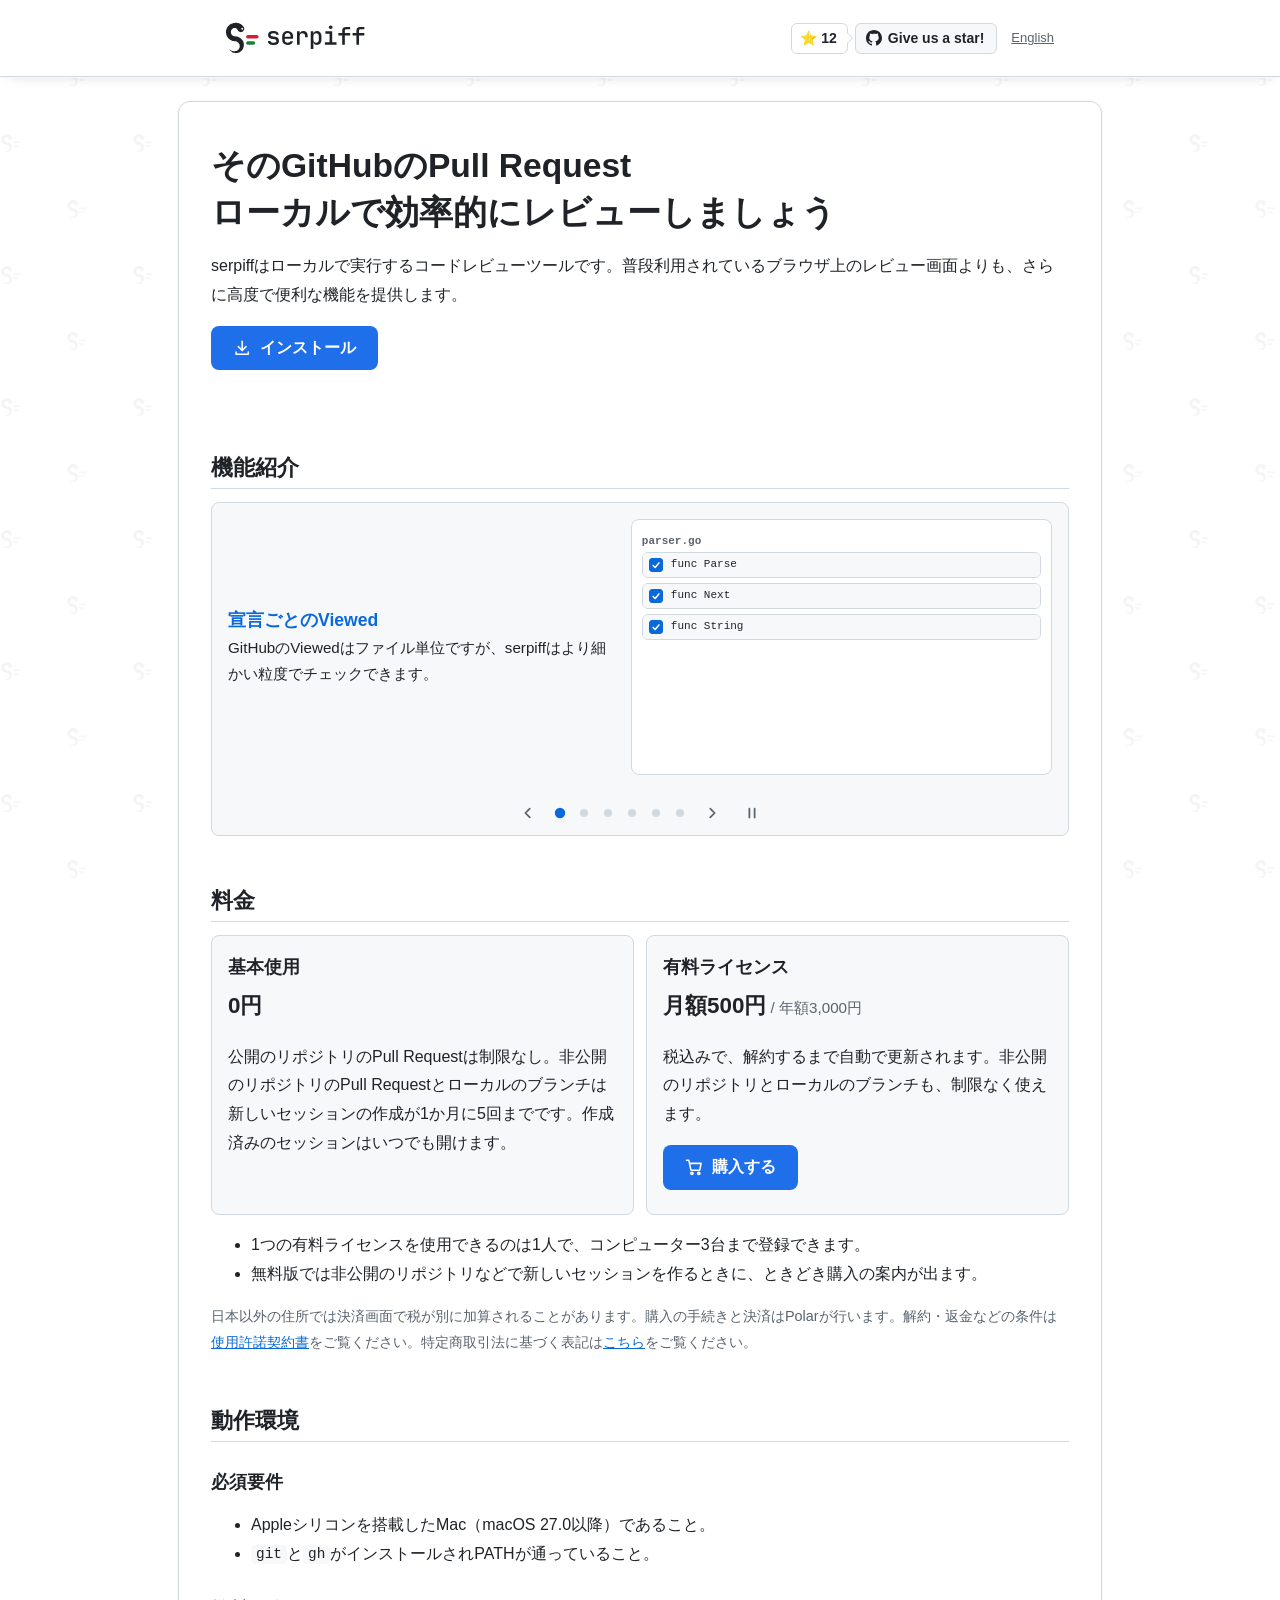
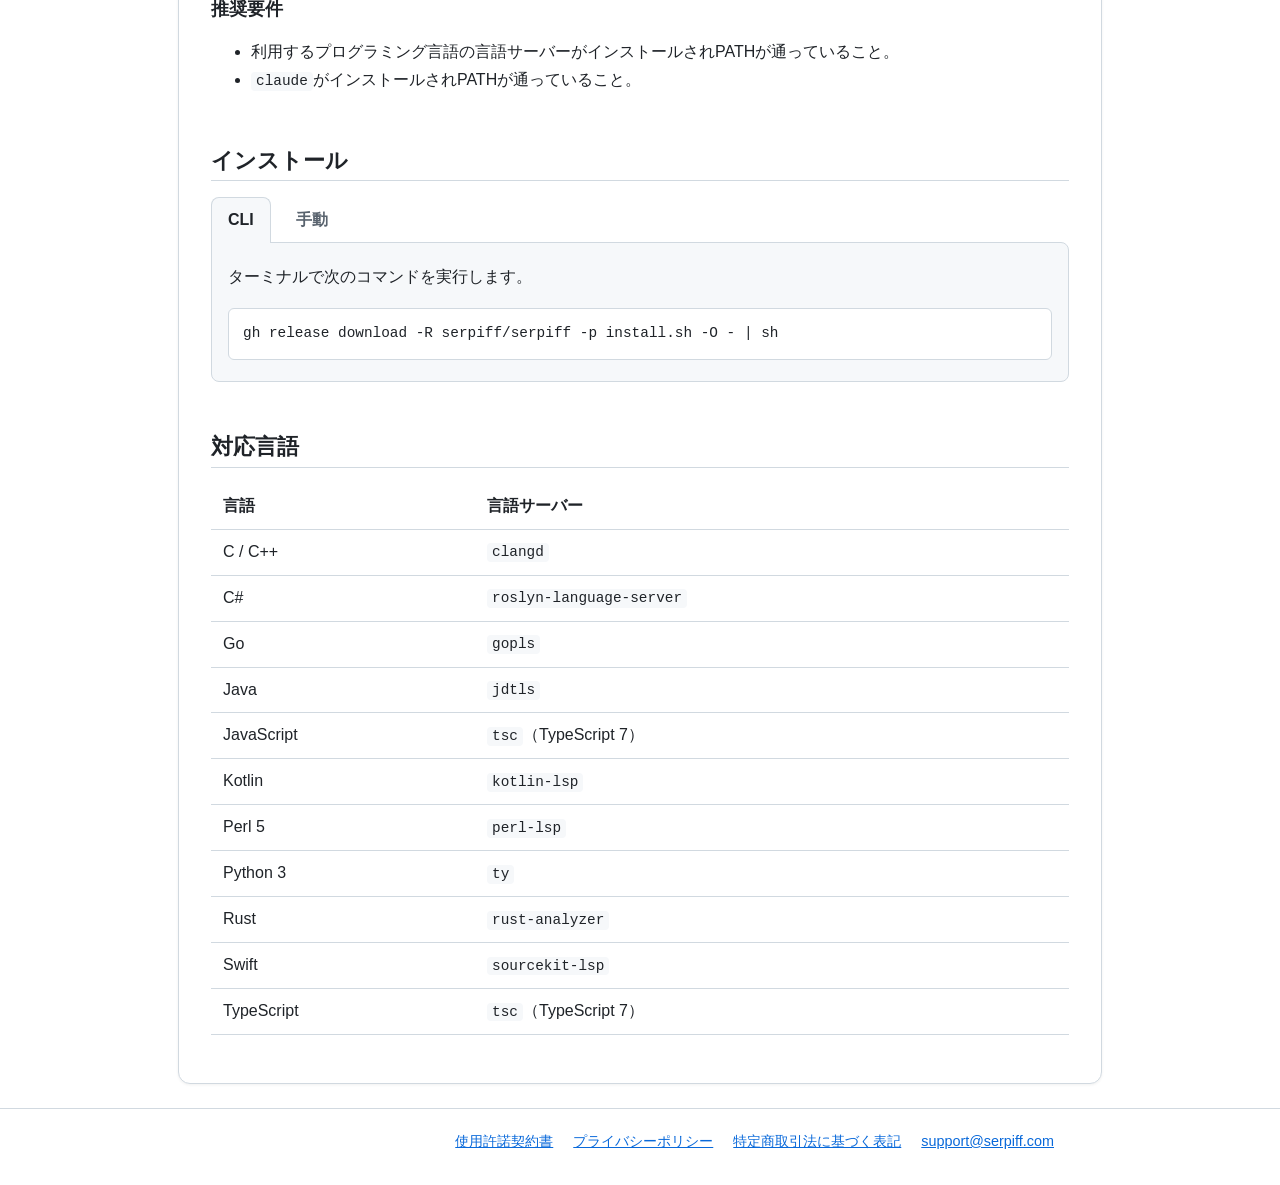
==== commit 4a17a1b5: "chore(site): publish the site (source 9bc32e4)" ====
--- a/index.html
+++ b/index.html
@@ -8,13 +8,32 @@
 <link rel="icon" type="image/png" href="/favicon.png">
 <link rel="apple-touch-icon" href="/icon.png">
 <link rel="stylesheet" href="/style.css">
+<link rel="canonical" href="https://serpiff.com/">
+<meta property="og:type" content="website">
+<meta property="og:site_name" content="serpiff">
+<meta property="og:title" content="serpiff - Pull Requestを宣言ごとにレビューする">
+<meta property="og:description" content="GitHubのPull Requestをローカルで効率的にレビューするためのツール。関数や型などの宣言ごとに読み進められます。">
+<meta property="og:url" content="https://serpiff.com/">
+<meta property="og:image" content="https://serpiff.com/og.png">
+<meta property="og:image:width" content="1200">
+<meta property="og:image:height" content="630">
+<meta property="og:image:alt" content="serpiff">
+<meta property="og:locale" content="ja_JP">
+<meta property="og:locale:alternate" content="en_US">
+<meta name="twitter:card" content="summary_large_image">
+<link rel="alternate" hreflang="ja" href="https://serpiff.com/">
+<link rel="alternate" hreflang="en" href="https://serpiff.com/en/">
+<link rel="alternate" hreflang="x-default" href="https://serpiff.com/en/">
 </head>
 <body>
 <header class="site-header">
   <div class="wrap header-inner">
     <a class="brand" href="/"><picture><source media="(prefers-color-scheme: dark)" srcset="/wordmark-dark.svg"><img src="/wordmark-light.svg" alt="serpiff" width="140" height="32"></picture></a>
+    <div class="header-actions">
     <!-- Icon: Octicons mark-github (MIT License, Copyright (c) GitHub Inc.) -->
-    <a class="star-link" href="https://github.com/serpiff/serpiff"><span class="star-count">9<span class="visually-hidden"> stars</span></span> <span class="star-btn"><svg aria-hidden="true" focusable="false" viewBox="0 0 16 16" width="16" height="16" fill="currentColor"><path d="M6.766 11.328c-2.063-.25-3.516-1.734-3.516-3.656 0-.781.281-1.625.75-2.188-.203-.515-.172-1.609.063-2.062.625-.078 1.468.25 1.968.703.594-.187 1.219-.281 1.985-.281.765 0 1.39.094 1.953.265.484-.437 1.344-.765 1.969-.687.218.422.25 1.515.046 2.047.5.593.766 1.39.766 2.203 0 1.922-1.453 3.375-3.547 3.64.531.344.89 1.094.89 1.954v1.625c0 .468.391.734.86.547C13.781 14.359 16 11.53 16 8.03 16 3.61 12.406 0 7.984 0 3.563 0 0 3.61 0 8.031a7.88 7.88 0 0 0 5.172 7.422c.422.156.828-.125.828-.547v-1.25c-.219.094-.5.156-.75.156-1.031 0-1.64-.562-2.078-1.609-.172-.422-.36-.672-.719-.719-.187-.015-.25-.093-.25-.187 0-.188.313-.328.625-.328.453 0 .844.281 1.25.86.313.452.64.655 1.031.655s.641-.14 1-.5c.266-.265.47-.5.657-.656"/></svg><span class="star-long">Give us a star!</span><span class="star-short">Star</span></span></a>
+    <a class="star-link" href="https://github.com/serpiff/serpiff"><span class="star-count"><span class="star-emoji" aria-hidden="true">⭐️</span>12<span class="visually-hidden"> stars</span></span> <span class="star-btn"><svg aria-hidden="true" focusable="false" viewBox="0 0 16 16" width="16" height="16" fill="currentColor"><path d="M6.766 11.328c-2.063-.25-3.516-1.734-3.516-3.656 0-.781.281-1.625.75-2.188-.203-.515-.172-1.609.063-2.062.625-.078 1.468.25 1.968.703.594-.187 1.219-.281 1.985-.281.765 0 1.39.094 1.953.265.484-.437 1.344-.765 1.969-.687.218.422.25 1.515.046 2.047.5.593.766 1.39.766 2.203 0 1.922-1.453 3.375-3.547 3.64.531.344.89 1.094.89 1.954v1.625c0 .468.391.734.86.547C13.781 14.359 16 11.53 16 8.03 16 3.61 12.406 0 7.984 0 3.563 0 0 3.61 0 8.031a7.88 7.88 0 0 0 5.172 7.422c.422.156.828-.125.828-.547v-1.25c-.219.094-.5.156-.75.156-1.031 0-1.64-.562-2.078-1.609-.172-.422-.36-.672-.719-.719-.187-.015-.25-.093-.25-.187 0-.188.313-.328.625-.328.453 0 .844.281 1.25.86.313.452.64.655 1.031.655s.641-.14 1-.5c.266-.265.47-.5.657-.656"/></svg><span class="star-long">Give us a star!</span><span class="star-short">Star</span></span></a>
+    <a class="lang-link" href="/en/" lang="en" hreflang="en">English</a>
+    </div>
   </div>
 </header>
 <main class="wrap">
@@ -106,13 +125,13 @@
     <div class="plan">
       <h3>基本使用</h3>
       <p class="price">0円</p>
-      <p>公開のリポジトリのPull Requestは制限なし。非公開のリポジトリのPull Requestとローカルのブランチは新しいセッションの作成が1か月に20回までです。作成済みのセッションはいつでも開けます。</p>
+      <p>公開のリポジトリのPull Requestは制限なし。非公開のリポジトリのPull Requestとローカルのブランチは新しいセッションの作成が1か月に5回までです。作成済みのセッションはいつでも開けます。</p>
     </div>
     <div class="plan">
       <h3>有料ライセンス</h3>
       <p class="price">月額500円<span> / 年額3,000円</span></p>
       <p>税込みで、解約するまで自動で更新されます。非公開のリポジトリとローカルのブランチも、制限なく使えます。</p>
-      <p><span class="button disabled" aria-disabled="true"><svg class="icon" viewBox="0 0 24 24" width="20" height="20" fill="none" stroke="currentColor" stroke-width="2" stroke-linecap="round" stroke-linejoin="round" aria-hidden="true" focusable="false"><path d="M2 3h3l2.6 12.2a1 1 0 0 0 1 .8h9.8a1 1 0 0 0 1-.8L21 7H6"/><circle cx="9" cy="20" r="1.5"/><circle cx="18" cy="20" r="1.5"/></svg>購入する（準備中）</span></p>
+      <p><a class="button" href="https://buy.polar.sh/polar_cl_7WOUiRilo4Mg3V74fsAiJkiuvKgNQFux6xBin1SIuZe?locale=ja"><svg class="icon" viewBox="0 0 24 24" width="20" height="20" fill="none" stroke="currentColor" stroke-width="2" stroke-linecap="round" stroke-linejoin="round" aria-hidden="true" focusable="false"><path d="M2 3h3l2.6 12.2a1 1 0 0 0 1 .8h9.8a1 1 0 0 0 1-.8L21 7H6"/><circle cx="9" cy="20" r="1.5"/><circle cx="18" cy="20" r="1.5"/></svg>購入する</a></p>
     </div>
   </div>
   <ul>
--- a/style.css
+++ b/style.css
@@ -54,9 +54,16 @@
 .header-inner { display: flex; align-items: center; justify-content: space-between; gap: 12px; min-height: 76px; padding-top: 12px; padding-bottom: 12px; }
 .brand { display: inline-flex; align-items: center; line-height: 0; text-decoration: none; }
 .brand img { display: block; height: 32px; width: auto; }
+.header-actions { flex: none; display: flex; align-items: center; gap: 14px; }
+/* 下線は本文とフッターのリンクにそろえて、常に引く */
+.lang-link { flex: none; color: var(--muted); font-size: 0.8125rem; line-height: 1.5; white-space: nowrap; }
+.lang-link:focus-visible { outline: 2px solid var(--accent); outline-offset: 2px; border-radius: 4px; }
 .star-link { flex: none; display: inline-flex; align-items: center; color: var(--fg); font-size: 0.875rem; font-weight: 600; line-height: 1.5; white-space: nowrap; text-decoration: none; }
-.star-btn { display: inline-flex; align-items: center; gap: 6px; padding: 4px 10px; border: 1px solid var(--border); border-radius: 6px; background: var(--surface); }
-.star-count { position: relative; margin-right: 7px; padding: 4px 8px; border: 1px solid var(--border); border-radius: 6px; background: var(--bg); }
+/* 右の余白を左より 2px 広くするのは、同じ余白では文字の右が狭く見えるため（ユーザーと決めた、2026-10-20。吹き出しの数も同じ） */
+.star-btn { display: inline-flex; align-items: center; gap: 6px; padding: 4px 12px 4px 10px; border: 1px solid var(--border); border-radius: 6px; background: var(--surface); }
+/* 右の余白を左より 2px 広くするのは、右の三角に寄って、同じ余白では数の右が狭く見えるため（ユーザーと決めた、2026-10-20） */
+.star-count { position: relative; margin-right: 7px; padding: 4px 10px 4px 8px; border: 1px solid var(--border); border-radius: 6px; background: var(--bg); }
+.star-emoji { margin-right: 4px; }
 .star-count::before, .star-count::after { content: ""; position: absolute; top: 50%; left: 100%; width: 0; height: 0; border: solid transparent; pointer-events: none; }
 .star-count::before { margin-top: -6px; border-width: 6px; border-left-color: var(--border); }
 .star-count::after { margin-top: -5px; border-width: 5px; border-left-color: var(--bg); }
@@ -66,12 +73,19 @@
 .star-btn svg { flex: none; display: block; width: 16px; height: 16px; }
 .visually-hidden { position: absolute; width: 1px; height: 1px; padding: 0; margin: -1px; overflow: hidden; clip: rect(0, 0, 0, 0); white-space: nowrap; border: 0; }
 .star-short { display: none; }
-@media (max-width: 400px) { .star-long { display: none; } .star-short { display: inline; } }
+/* 境の幅は実測（Chrome。スターの数が ⭐️12,345 のとき、長い文字が 1 行に収まる最小の幅は日本語のページで 479px、英語のページで 474px）に 12px 足したもの。言語の切り替えのリンクを足す前は 400px、「⭐️」を足す前は 465px だった */
+@media (max-width: 491px) { .star-long { display: none; } .star-short { display: inline; } }
+/* 狭い幅では、ワードマークを縮めて、切り替えのリンクと Star のボタンを同じ 1 行に収める（実測: 日本語のページで ⭐️12,345 のとき、縮めないと 411px 未満、26px では 377px 未満では収まらない） */
+@media (max-width: 415px) { .header-inner { gap: 8px; } .header-actions { gap: 10px; } .brand img { height: 26px; } }
+/* 350px 以下は切り替えのリンクとの間も詰め、2 桁のスター数で幅 320px に収める（実測: 詰めないと 321px から） */
+@media (max-width: 380px) { .brand img { height: 20px; } }
+@media (max-width: 350px) { .header-actions { gap: 6px; } }
 .button { display: inline-flex; align-items: center; gap: 0.5em; padding: 0.7em 1.4em; border-radius: 8px; background: var(--button-bg); color: var(--button-fg); font-weight: 600; text-decoration: none; text-align: center; line-height: 1.4; }
 .button .icon { flex: none; width: 1.15em; height: 1.15em; }
 .button.disabled { background: var(--surface); color: var(--muted); border: 1px dashed var(--border); cursor: not-allowed; }
 .hero { padding: 40px 0 16px; }
 .hero h1 { font-size: clamp(1.5rem, 5vw, 2.1rem); line-height: 1.4; margin: 0 0 16px; }
+.hero .sub-title { margin: 32px 0 0; font-size: clamp(1.25rem, 4vw, 1.5rem); font-weight: 700; line-height: 1.4; }
 h2 { font-size: 1.4rem; margin: 2.2em 0 0.6em; padding-bottom: 0.2em; border-bottom: 1px solid var(--border); line-height: 1.4; }
 h3 { font-size: 1.1rem; margin: 1.6em 0 0.4em; line-height: 1.4; }
 .note { color: var(--muted); font-size: 0.9rem; }
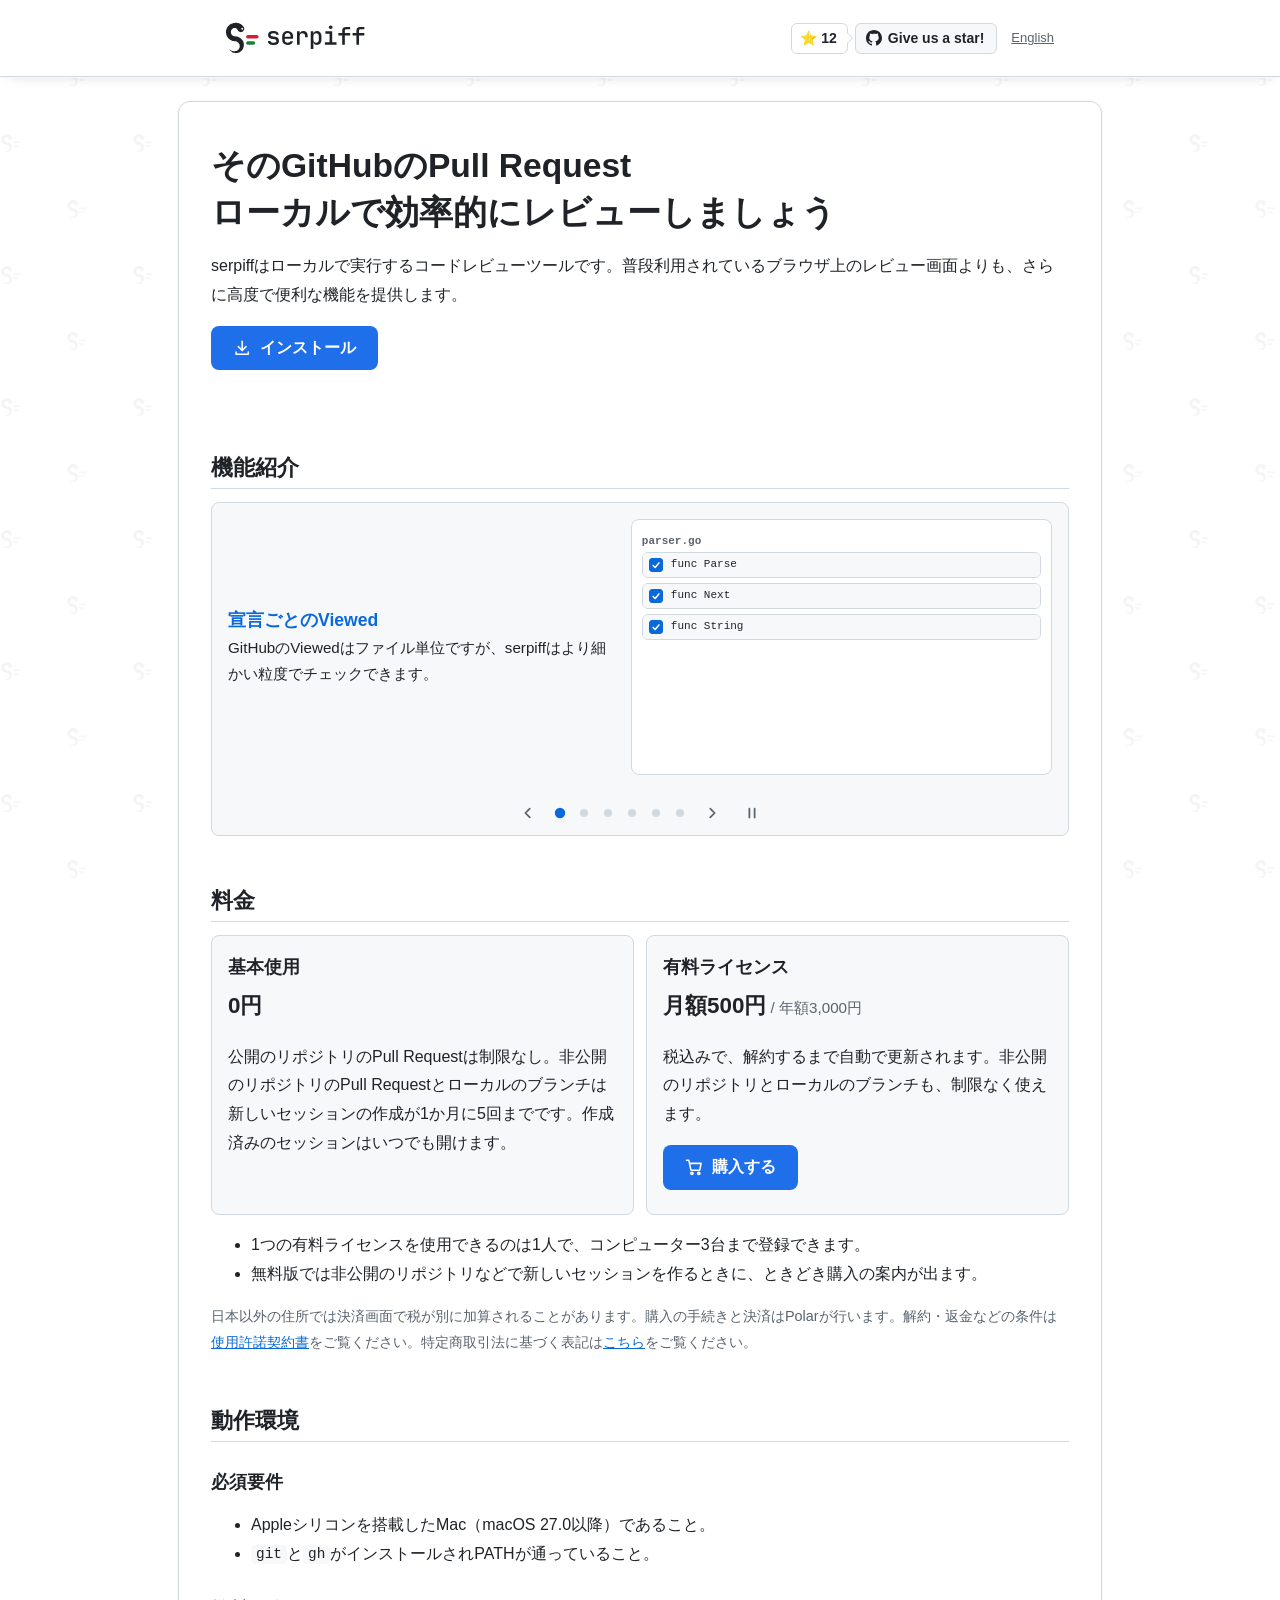
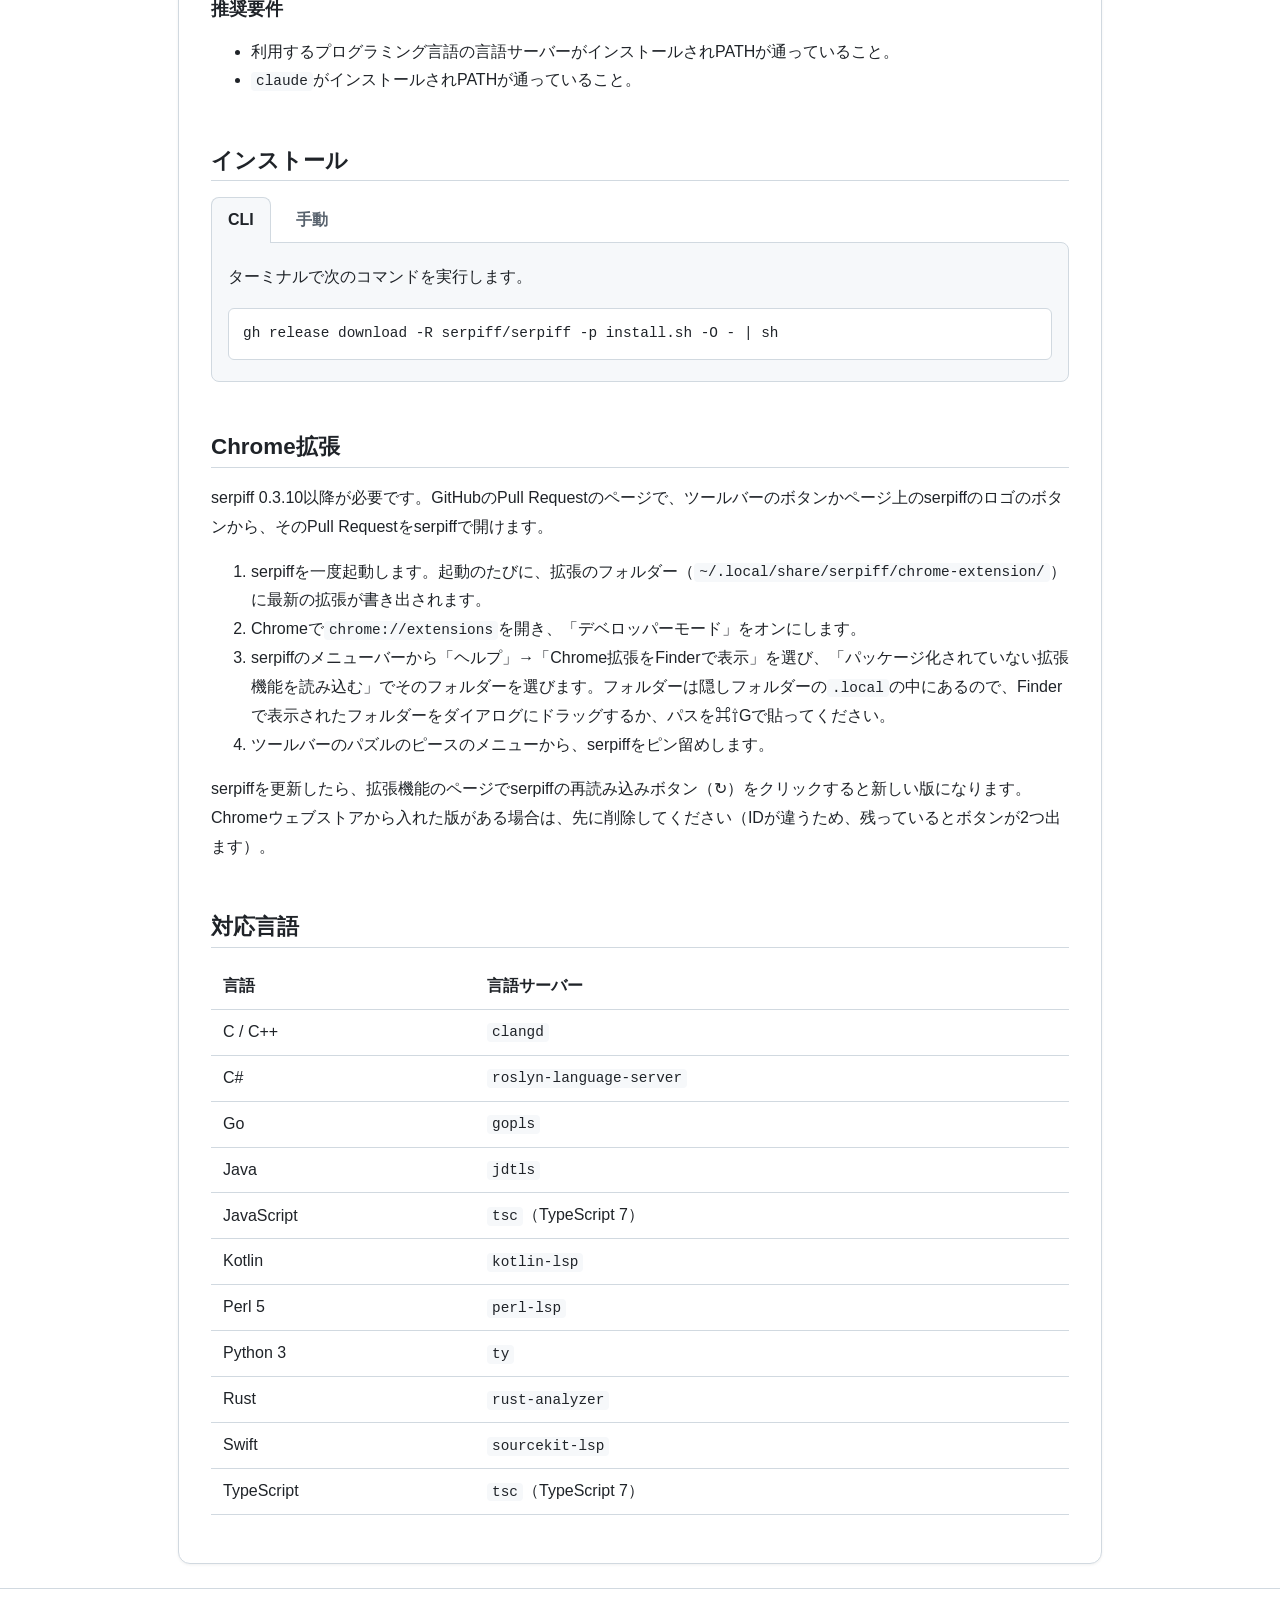
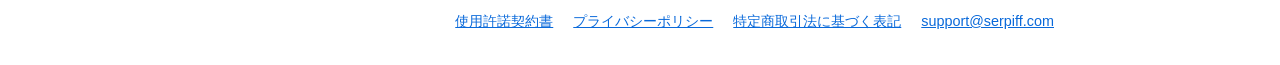
==== commit 9d73fa26: "chore(site): publish the site (source b699dd0)" ====
--- a/index.html
+++ b/index.html
@@ -181,6 +181,18 @@
   </div>
 </section>
 
+<section id="chrome">
+  <h2>Chrome拡張</h2>
+  <p>serpiff 0.3.10以降が必要です。GitHubのPull Requestのページで、ツールバーのボタンかページ上のserpiffのロゴのボタンから、そのPull Requestをserpiffで開けます。</p>
+  <ol>
+    <li>serpiffを一度起動します。起動のたびに、拡張のフォルダー（<code>~/.local/share/serpiff/chrome-extension/</code>）に最新の拡張が書き出されます。</li>
+    <li>Chromeで<code>chrome://extensions</code>を開き、「デベロッパーモード」をオンにします。</li>
+    <li>serpiffのメニューバーから「ヘルプ」→「Chrome拡張をFinderで表示」を選び、「パッケージ化されていない拡張機能を読み込む」でそのフォルダーを選びます。フォルダーは隠しフォルダーの<code>.local</code>の中にあるので、Finderで表示されたフォルダーをダイアログにドラッグするか、パスを⌘⇧Gで貼ってください。</li>
+    <li>ツールバーのパズルのピースのメニューから、serpiffをピン留めします。</li>
+  </ol>
+  <p>serpiffを更新したら、拡張機能のページでserpiffの再読み込みボタン（↻）をクリックすると新しい版になります。Chromeウェブストアから入れた版がある場合は、先に削除してください（IDが違うため、残っているとボタンが2つ出ます）。</p>
+</section>
+
 <section id="languages">
   <h2>対応言語</h2>
   <table class="langs">
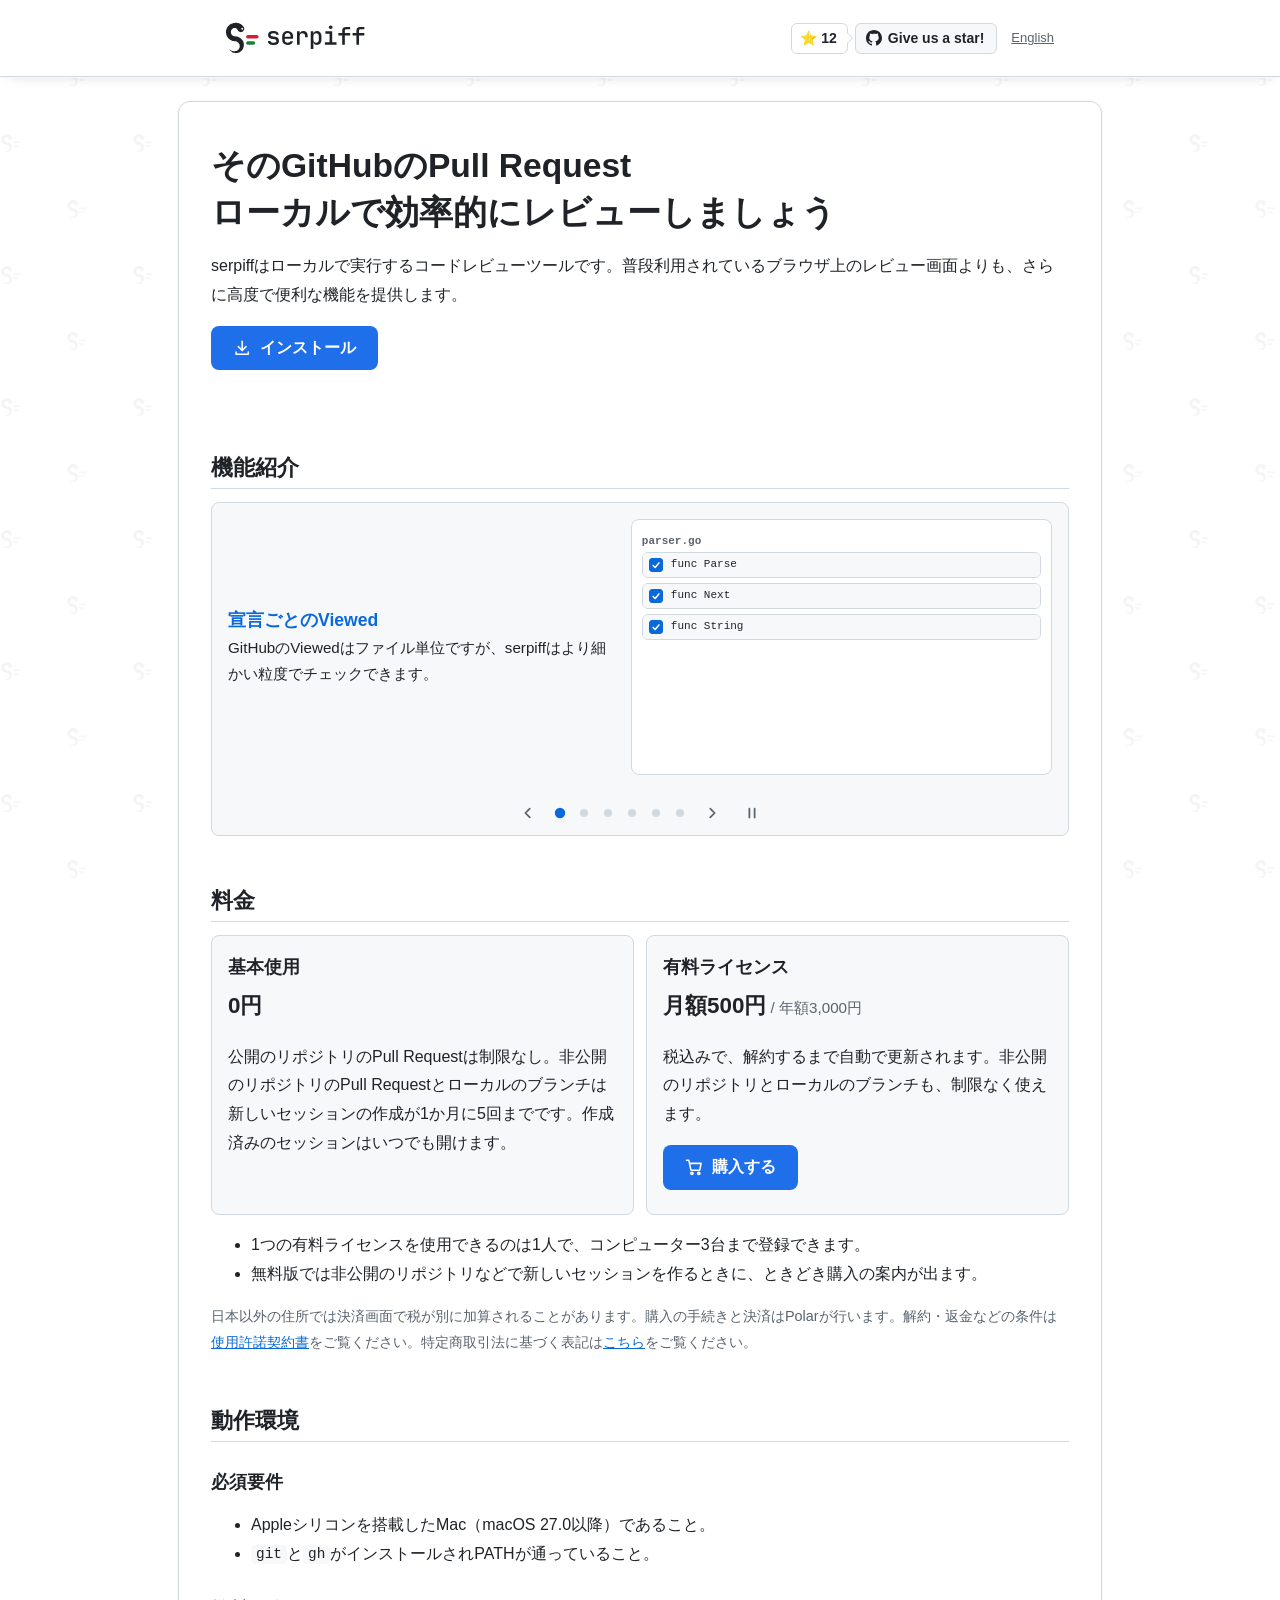
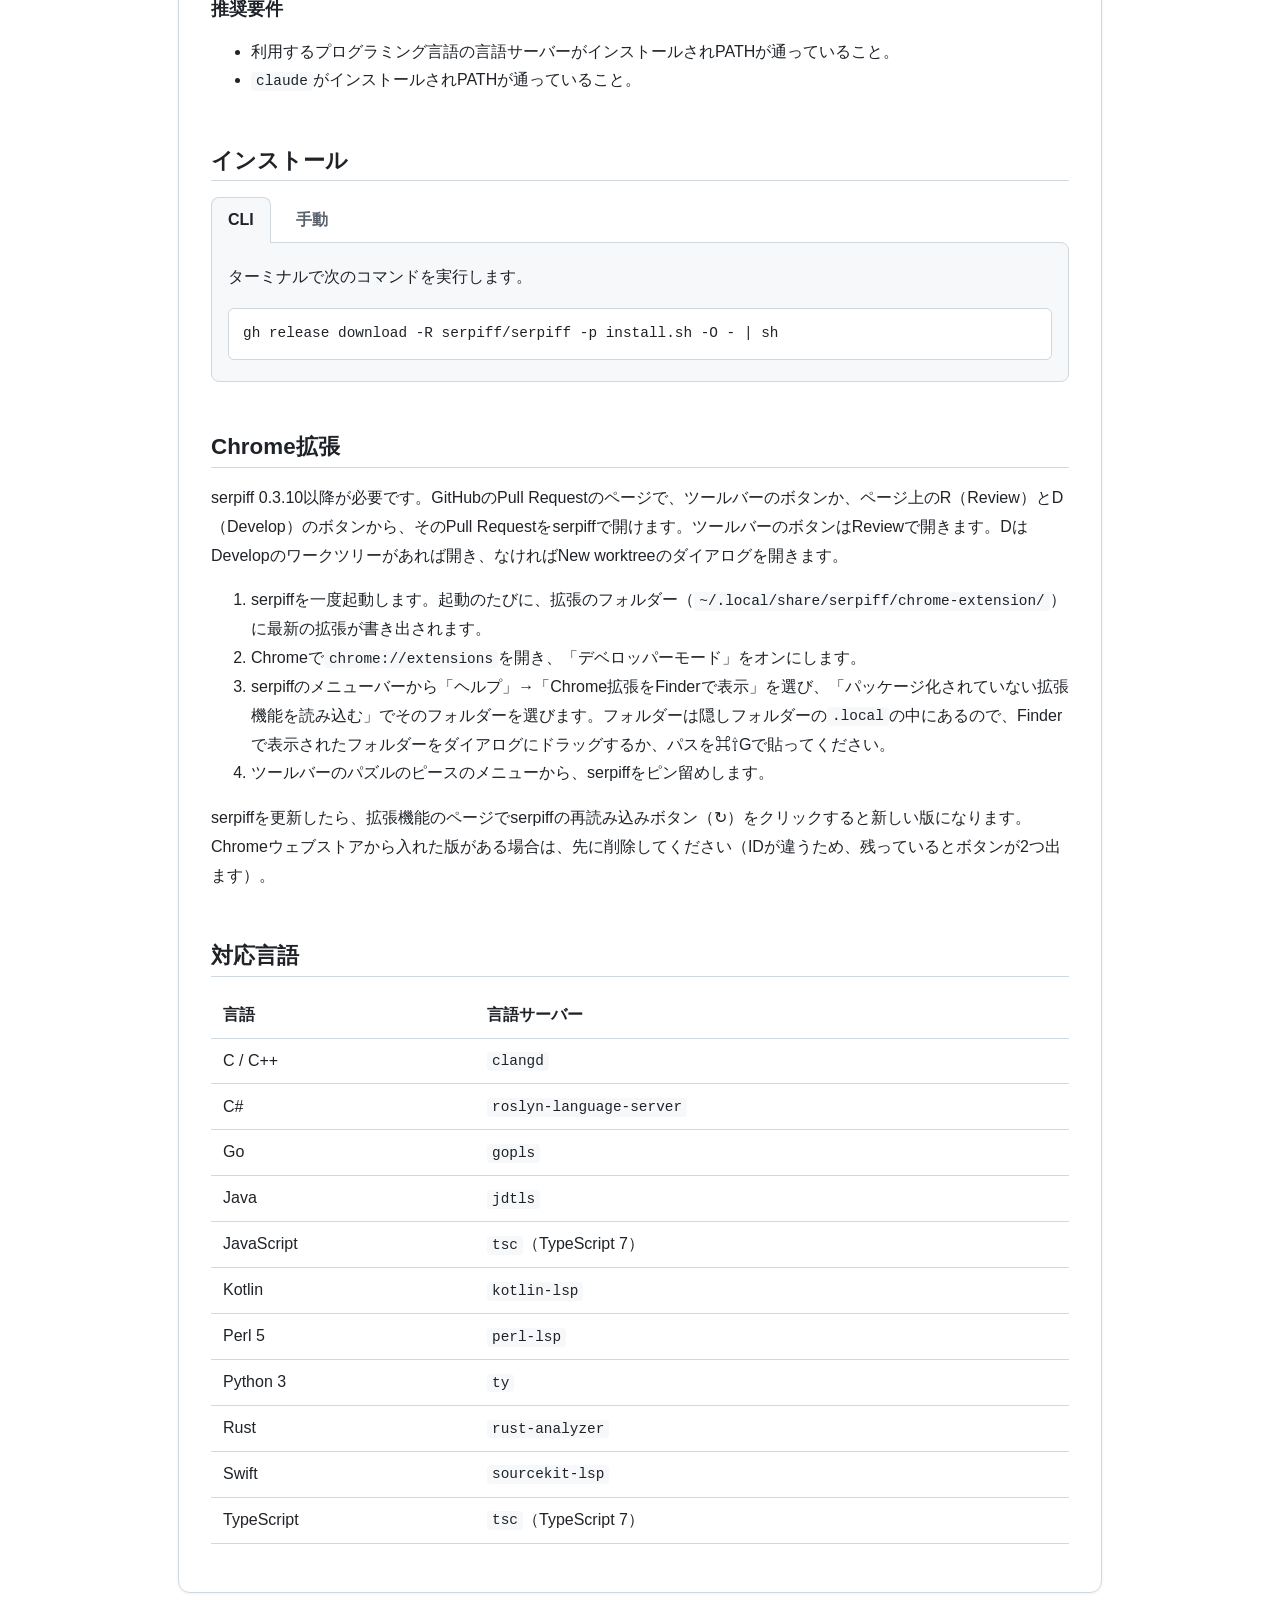
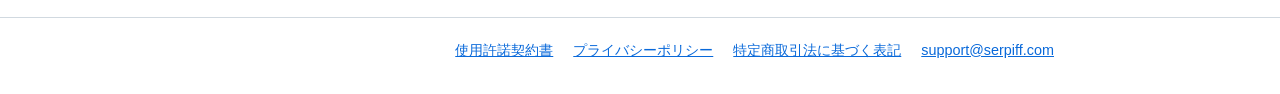
==== commit 3c4dbe8b: "chore(site): publish the site (source 0b84c8b)" ====
--- a/index.html
+++ b/index.html
@@ -183,7 +183,7 @@
 
 <section id="chrome">
   <h2>Chrome拡張</h2>
-  <p>serpiff 0.3.10以降が必要です。GitHubのPull Requestのページで、ツールバーのボタンかページ上のserpiffのロゴのボタンから、そのPull Requestをserpiffで開けます。</p>
+  <p>serpiff 0.3.10以降が必要です。GitHubのPull Requestのページで、ツールバーのボタンか、ページ上のR（Review）とD（Develop）のボタンから、そのPull Requestをserpiffで開けます。ツールバーのボタンはReviewで開きます。DはDevelopのワークツリーがあれば開き、なければNew worktreeのダイアログを開きます。</p>
   <ol>
     <li>serpiffを一度起動します。起動のたびに、拡張のフォルダー（<code>~/.local/share/serpiff/chrome-extension/</code>）に最新の拡張が書き出されます。</li>
     <li>Chromeで<code>chrome://extensions</code>を開き、「デベロッパーモード」をオンにします。</li>
